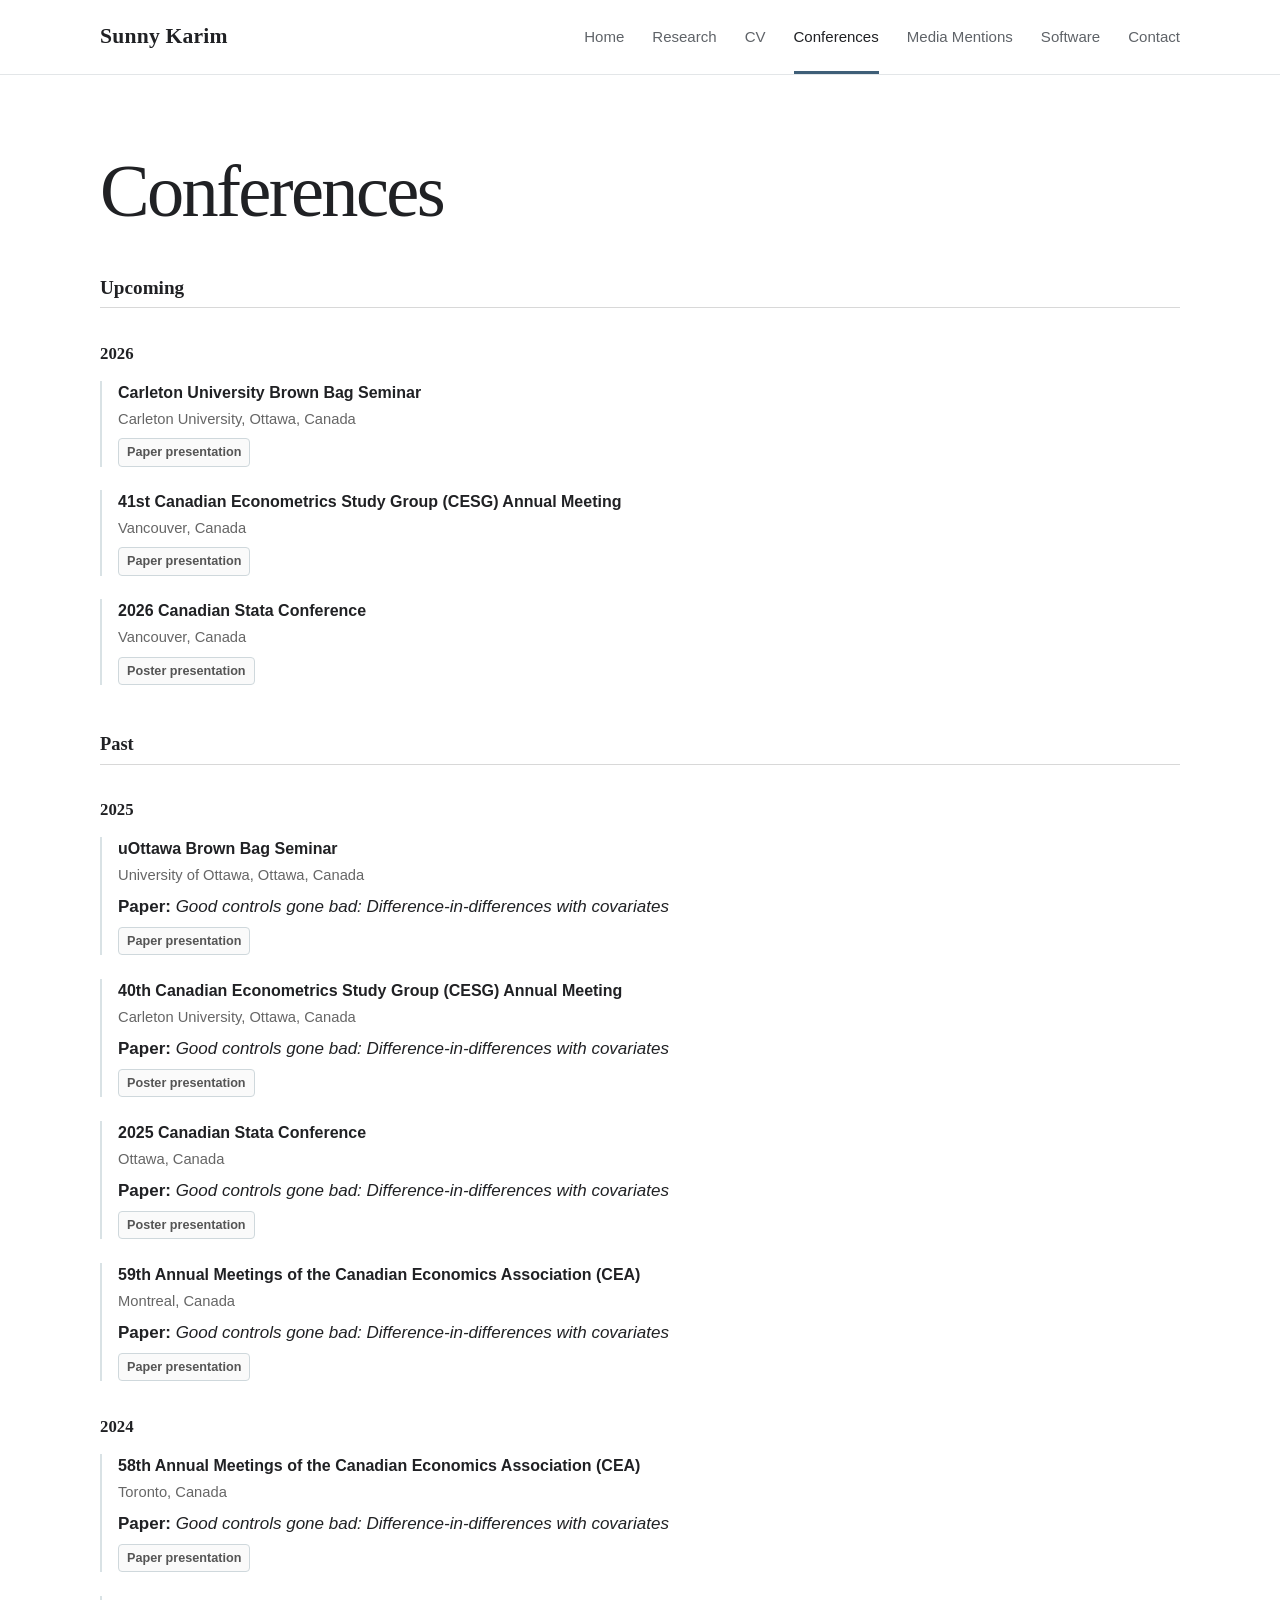
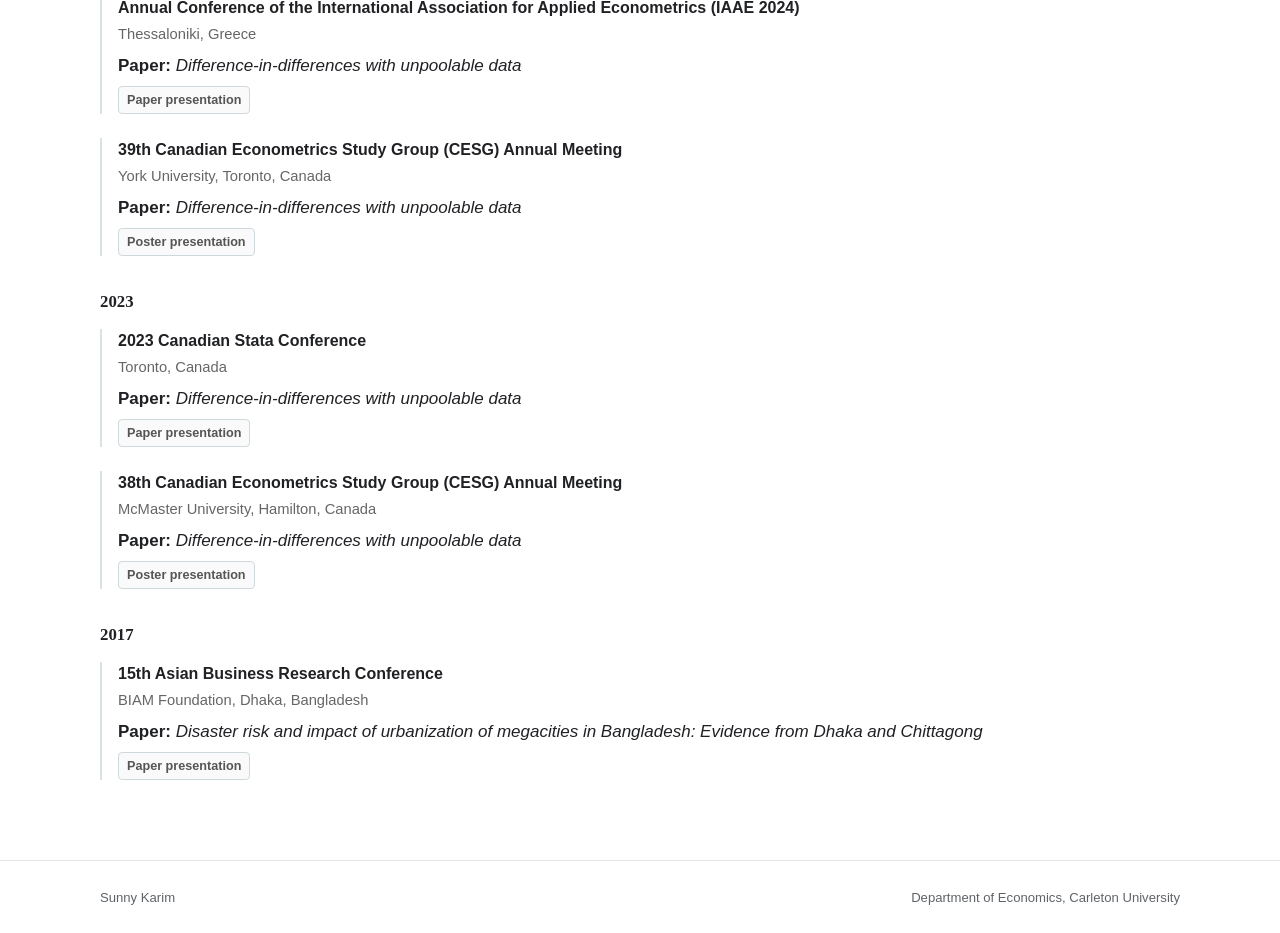
==== conferences.html @ 1a36ae64 "Standardize navigation and stylesheet versions; simplify research statuses" ====
<!DOCTYPE html>
<html lang="en">

<head>

  <meta charset="utf-8">

  <meta
    name="viewport"
    content="width=device-width, initial-scale=1"
  >

  <meta
    name="description"
    content="Conferences and presentations by Sunny Karim."
  >

  <title>Conferences | Sunny Karim</title>

  <link
    rel="stylesheet"
    href="assets/css/style.css?v=20261002"
  >


  <style>

    /* =====================================================
       PAGE HEADING
       ===================================================== */

    .conference-page-heading {
      margin-bottom: 2.4rem;
    }

    .conference-page-heading h1 {
      margin-bottom: 0;
    }


    /* =====================================================
       MAIN SECTIONS
       ===================================================== */

    .conference-section {
      margin-top: 3rem;
    }

    .conference-section:first-of-type {
      margin-top: 0;
    }

    .conference-section-title {
      margin: 0 0 1.4rem 0;
      padding-bottom: 0.45rem;
      border-bottom: 1px solid #d8d8d8;
      font-size: 1.15rem;
      font-weight: 600;
    }


    /* =====================================================
       YEAR HEADINGS
       ===================================================== */

    .conference-year {
      margin-top: 2.2rem;
    }

    .conference-year:first-child {
      margin-top: 0;
    }

    .conference-year-title {
      margin: 0 0 1rem 0;
      font-size: 1.05rem;
      font-weight: 600;
    }


    /* =====================================================
       CONFERENCE ENTRIES
       ===================================================== */

    .conference-entry {
      margin-bottom: 1.45rem;
      padding-left: 1rem;
      border-left: 2px solid #d9e2e5;
    }

    .conference-entry:last-child {
      margin-bottom: 0;
    }

    .conference-name {
      margin: 0;
      font-size: 1rem;
      line-height: 1.45;
      font-weight: 600;
    }

    .conference-location {
      margin: 0.18rem 0 0 0;
      color: #666;
      font-size: 0.92rem;
    }

    .conference-paper {
      margin: 0.45rem 0 0 0;
      line-height: 1.5;
    }

    .conference-paper-label {
      font-weight: 600;
    }

    .conference-paper-title {
      font-style: italic;
    }


    /* =====================================================
       PRESENTATION TYPE BADGES
       ===================================================== */

    .presentation-type {
      display: inline-block;
      margin-top: 0.45rem;
      padding: 0.18rem 0.5rem;
      border: 1px solid #cfd8dc;
      border-radius: 4px;
      font-size: 0.79rem;
      font-weight: 600;
      color: #555;
      background: #fafafa;
    }


    /* =====================================================
       UPCOMING
       ===================================================== */

    .upcoming-section .conference-section-title {
      font-size: 1.2rem;
    }


    /* =====================================================
       MOBILE
       ===================================================== */

    @media (max-width: 760px) {

      .conference-section-title {
        font-size: 1.08rem;
      }

      .conference-year-title {
        font-size: 1rem;
      }

      .conference-entry {
        padding-left: 0.8rem;
      }

    }

  </style>

</head>


<body>


  <!-- =====================================================
       HEADER
       ===================================================== -->

  <header class="site-header">
    <div class="container nav-wrap">
      <a class="site-title" href="index.html">Sunny Karim</a>
      <nav class="site-nav" aria-label="Main navigation">
        <a href="index.html">Home</a>
        <a href="research.html">Research</a>
        <a href="cv.html">CV</a>
        <a class="active" aria-current="page" href="conferences.html">Conferences</a>
        <a href="media.html">Media Mentions</a>
        <a href="software.html">Software</a>
        <a href="contact.html">Contact</a>
      </nav>
    </div>
  </header>


  <!-- =====================================================
       MAIN CONTENT
       ===================================================== -->

  <main class="container page-content">


    <div class="conference-page-heading">

      <h1>
        Conferences
      </h1>

    </div>


    <!-- ===================================================
         UPCOMING
         =================================================== -->

    <section class="conference-section upcoming-section">

      <h2 class="conference-section-title">
        Upcoming
      </h2>


      <div class="conference-year">

        <h3 class="conference-year-title">
          2026
        </h3>


        <article class="conference-entry">

          <p class="conference-name">
            Carleton University Brown Bag Seminar
          </p>

          <p class="conference-location">
            Carleton University, Ottawa, Canada
          </p>

          <span class="presentation-type">
            Paper presentation
          </span>

        </article>


        <article class="conference-entry">

          <p class="conference-name">
            41st Canadian Econometrics Study Group (CESG) Annual Meeting
          </p>

          <p class="conference-location">
            Vancouver, Canada
          </p>

          <span class="presentation-type">
            Paper presentation
          </span>

        </article>


        <article class="conference-entry">

          <p class="conference-name">
            2026 Canadian Stata Conference
          </p>

          <p class="conference-location">
            Vancouver, Canada
          </p>

          <span class="presentation-type">
            Poster presentation
          </span>

        </article>

      </div>

    </section>


    <!-- ===================================================
         PAST
         =================================================== -->

    <section class="conference-section">

      <h2 class="conference-section-title">
        Past
      </h2>


      <!-- =================================================
           2025
           ================================================= -->

      <div class="conference-year">

        <h3 class="conference-year-title">
          2025
        </h3>


        <article class="conference-entry">

          <p class="conference-name">
            uOttawa Brown Bag Seminar
          </p>

          <p class="conference-location">
            University of Ottawa, Ottawa, Canada
          </p>

          <p class="conference-paper">
            <span class="conference-paper-label">
              Paper:
            </span>
            <span class="conference-paper-title">
              Good controls gone bad:
              Difference-in-differences with covariates
            </span>
          </p>

          <span class="presentation-type">
            Paper presentation
          </span>

        </article>


        <article class="conference-entry">

          <p class="conference-name">
            40th Canadian Econometrics Study Group (CESG) Annual Meeting
          </p>

          <p class="conference-location">
            Carleton University, Ottawa, Canada
          </p>

          <p class="conference-paper">
            <span class="conference-paper-label">
              Paper:
            </span>
            <span class="conference-paper-title">
              Good controls gone bad:
              Difference-in-differences with covariates
            </span>
          </p>

          <span class="presentation-type">
            Poster presentation
          </span>

        </article>


        <article class="conference-entry">

          <p class="conference-name">
            2025 Canadian Stata Conference
          </p>

          <p class="conference-location">
            Ottawa, Canada
          </p>

          <p class="conference-paper">
            <span class="conference-paper-label">
              Paper:
            </span>
            <span class="conference-paper-title">
              Good controls gone bad:
              Difference-in-differences with covariates
            </span>
          </p>

          <span class="presentation-type">
            Poster presentation
          </span>

        </article>


        <article class="conference-entry">

          <p class="conference-name">
            59th Annual Meetings of the Canadian Economics Association (CEA)
          </p>

          <p class="conference-location">
            Montreal, Canada
          </p>

          <p class="conference-paper">
            <span class="conference-paper-label">
              Paper:
            </span>
            <span class="conference-paper-title">
              Good controls gone bad:
              Difference-in-differences with covariates
            </span>
          </p>

          <span class="presentation-type">
            Paper presentation
          </span>

        </article>

      </div>


      <!-- =================================================
           2024
           ================================================= -->

      <div class="conference-year">

        <h3 class="conference-year-title">
          2024
        </h3>


        <article class="conference-entry">

          <p class="conference-name">
            58th Annual Meetings of the Canadian Economics Association (CEA)
          </p>

          <p class="conference-location">
            Toronto, Canada
          </p>

          <p class="conference-paper">
            <span class="conference-paper-label">
              Paper:
            </span>
            <span class="conference-paper-title">
              Good controls gone bad:
              Difference-in-differences with covariates
            </span>
          </p>

          <span class="presentation-type">
            Paper presentation
          </span>

        </article>


        <article class="conference-entry">

          <p class="conference-name">
            Annual Conference of the International Association for Applied Econometrics
            (IAAE 2024)
          </p>

          <p class="conference-location">
            Thessaloniki, Greece
          </p>

          <p class="conference-paper">
            <span class="conference-paper-label">
              Paper:
            </span>
            <span class="conference-paper-title">
              Difference-in-differences with unpoolable data
            </span>
          </p>

          <span class="presentation-type">
            Paper presentation
          </span>

        </article>


        <article class="conference-entry">

          <p class="conference-name">
            39th Canadian Econometrics Study Group (CESG) Annual Meeting
          </p>

          <p class="conference-location">
            York University, Toronto, Canada
          </p>

          <p class="conference-paper">
            <span class="conference-paper-label">
              Paper:
            </span>
            <span class="conference-paper-title">
              Difference-in-differences with unpoolable data
            </span>
          </p>

          <span class="presentation-type">
            Poster presentation
          </span>

        </article>

      </div>


      <!-- =================================================
           2023
           ================================================= -->

      <div class="conference-year">

        <h3 class="conference-year-title">
          2023
        </h3>


        <article class="conference-entry">

          <p class="conference-name">
            2023 Canadian Stata Conference
          </p>

          <p class="conference-location">
            Toronto, Canada
          </p>

          <p class="conference-paper">
            <span class="conference-paper-label">
              Paper:
            </span>
            <span class="conference-paper-title">
              Difference-in-differences with unpoolable data
            </span>
          </p>

          <span class="presentation-type">
            Paper presentation
          </span>

        </article>


        <article class="conference-entry">

          <p class="conference-name">
            38th Canadian Econometrics Study Group (CESG) Annual Meeting
          </p>

          <p class="conference-location">
            McMaster University, Hamilton, Canada
          </p>

          <p class="conference-paper">
            <span class="conference-paper-label">
              Paper:
            </span>
            <span class="conference-paper-title">
              Difference-in-differences with unpoolable data
            </span>
          </p>

          <span class="presentation-type">
            Poster presentation
          </span>

        </article>

      </div>


      <!-- =================================================
           2017
           ================================================= -->

      <div class="conference-year">

        <h3 class="conference-year-title">
          2017
        </h3>


        <article class="conference-entry">

          <p class="conference-name">
            15th Asian Business Research Conference
          </p>

          <p class="conference-location">
            BIAM Foundation, Dhaka, Bangladesh
          </p>

          <p class="conference-paper">
            <span class="conference-paper-label">
              Paper:
            </span>
            <span class="conference-paper-title">
              Disaster risk and impact of urbanization of megacities
              in Bangladesh:
              Evidence from Dhaka and Chittagong
            </span>
          </p>

          <span class="presentation-type">
            Paper presentation
          </span>

        </article>

      </div>

    </section>


  </main>


  <!-- =====================================================
       FOOTER
       ===================================================== -->

  <footer class="site-footer">

    <div class="container footer-inner">

      <span>
        Sunny Karim
      </span>

      <span>
        Department of Economics, Carleton University
      </span>

    </div>

  </footer>


</body>

</html>
---- assets/css/style.css ----
:root {
  --ink: #202124;
  --muted: #5f6368;
  --line: #e3e6e8;
  --accent: #3f5f78;
  --accent-dark: #29465c;
  --soft: #f7f8f9;
  --white: #ffffff;
  --max: 1080px;
}

* { box-sizing: border-box; }

html { scroll-behavior: smooth; }

body {
  margin: 0;
  color: var(--ink);
  background: var(--white);
  font-family: Arial, Helvetica, sans-serif;
  font-size: 17px;
  line-height: 1.65;
}

a {
  color: var(--accent-dark);
  text-decoration: none;
}

a:hover { text-decoration: underline; }

.container {
  width: min(calc(100% - 40px), var(--max));
  margin: 0 auto;
}

.narrow { max-width: 840px; }

.site-header {
  border-bottom: 1px solid var(--line);
  background: rgba(255, 255, 255, 0.96);
  position: sticky;
  top: 0;
  z-index: 20;
}

.nav-wrap {
  min-height: 72px;
  display: flex;
  align-items: center;
  justify-content: space-between;
  gap: 32px;
}

.site-title {
  color: var(--ink);
  font-family: Georgia, "Times New Roman", serif;
  font-size: 1.35rem;
  font-weight: 700;
  letter-spacing: 0.01em;
}

.site-title:hover { text-decoration: none; }

.site-nav {
  display: flex;
  align-items: center;
  gap: 28px;
  font-size: 0.94rem;
}

.site-nav a {
  color: var(--muted);
  padding: 25px 0 21px;
  border-bottom: 3px solid transparent;
}

.site-nav a:hover,
.site-nav a.active {
  color: var(--ink);
  border-bottom-color: var(--accent);
  text-decoration: none;
}

.hero {
  display: grid;
  grid-template-columns: 200px 1fr;
  gap: 55px;
  align-items: center;
  padding-top: 76px;
  padding-bottom: 62px;
}

.portrait-column { text-align: center; }

.portrait-photo {
  display: block;
  width: 190px !important;
  height: 250px !important;
  margin: 0 !important;
  object-fit: cover;
  object-position: center top;
  border-radius: 3px;
}

.portrait-placeholder {
  width: 230px;
  height: 280px;
  margin: 0 auto;
  border: 1px solid var(--line);
  background: linear-gradient(145deg, #f0f2f3, #fafafa);
  display: flex;
  align-items: center;
  justify-content: center;
}

.portrait-placeholder span {
  font-family: Georgia, "Times New Roman", serif;
  font-size: 4.2rem;
  color: #a4acb2;
}

.photo-note {
  margin: 10px 0 0;
  color: #8a9095;
  font-size: 0.77rem;
}

.eyebrow {
  margin: 0 0 8px;
  color: var(--accent);
  font-size: 0.82rem;
  font-weight: 700;
  letter-spacing: 0.12em;
  text-transform: uppercase;
}

h1, h2, h3 {
  font-family: Georgia, "Times New Roman", serif;
  color: var(--ink);
  line-height: 1.25;
}

h1 {
  margin: 0;
  font-size: clamp(2.6rem, 7vw, 4.65rem);
  font-weight: 500;
  letter-spacing: -0.035em;
}

h2 {
  margin-top: 0;
  font-size: 1.75rem;
  font-weight: 600;
}

h3 { font-size: 1.15rem; }

.affiliation {
  margin: 4px 0 18px;
  color: var(--muted);
  font-size: 1.25rem;
}

.market-note {
  display: inline-block;
  margin: 3px 0 24px;
  padding: 7px 11px;
  background: var(--soft);
  border-left: 3px solid var(--accent);
  font-size: 0.95rem;
}

.quick-links {
  display: flex;
  flex-wrap: wrap;
  gap: 20px;
  font-size: 0.95rem;
  font-weight: 600;
}

.content-section {
  padding-top: 44px;
  padding-bottom: 44px;
  border-top: 1px solid var(--line);
}

.content-section p { margin: 0 0 1em; }

.highlights { padding-bottom: 76px; }

.interest-grid {
  display: grid;
  grid-template-columns: repeat(2, 1fr);
  gap: 24px;
}

.interest-grid > div {
  padding: 22px 24px;
  background: var(--soft);
  border-top: 2px solid var(--accent);
}

.interest-grid h3 { margin: 0 0 8px; }
.interest-grid p { margin: 0; color: var(--muted); }

.page-content {
  min-height: calc(100vh - 160px);
  padding-top: 70px;
  padding-bottom: 80px;
}

.page-heading {
  max-width: 820px;
  margin-bottom: 54px;
}

.page-heading h1 {
  font-size: clamp(2.5rem, 6vw, 4rem);
  margin-bottom: 18px;
}

.page-heading > p:last-child {
  color: var(--muted);
  font-size: 1.08rem;
}

.research-list {
  max-width: 880px;
}

.paper-card {
  padding: 28px 0 32px;
  border-top: 1px solid var(--line);
}

.paper-card:last-child { border-bottom: 1px solid var(--line); }

.paper-card h2 {
  margin-bottom: 10px;
  font-size: 1.45rem;
}

.paper-card p { margin: 0 0 10px; }

.paper-label {
  color: var(--accent);
  font-size: 0.78rem;
  font-weight: 700;
  letter-spacing: 0.09em;
  text-transform: uppercase;
}

.paper-links {
  font-size: 0.92rem;
  font-weight: 600;
}

.paper-links span { color: #a0a5a9; margin: 0 5px; }

.timeline {
  max-width: 820px;
}

.timeline article {
  padding: 26px 0;
  border-top: 1px solid var(--line);
}

.timeline article:last-child { border-bottom: 1px solid var(--line); }
.timeline h2 { margin-bottom: 8px; font-size: 1.4rem; }
.timeline p { margin: 0; color: var(--muted); }

.cv-panel {
  max-width: 760px;
  padding: 34px;
  background: var(--soft);
  border-top: 3px solid var(--accent);
}

.cv-panel h2 { margin-bottom: 4px; }
.cv-panel p { margin-top: 6px; }
.cv-status { color: var(--muted); }

.button {
  display: inline-block;
  margin-top: 10px;
  padding: 10px 16px;
  border: 1px solid var(--accent-dark);
  background: var(--accent-dark);
  color: var(--white);
  font-size: 0.92rem;
}

.button:hover { text-decoration: none; }
.button.disabled { opacity: 0.55; cursor: default; }

.no-side-padding { margin: 50px 0 0; }

.edit-note {
  max-width: 820px;
  margin-top: 30px;
  padding: 12px 14px;
  background: #fffbea;
  border-left: 3px solid #c5aa45;
  color: #5f5840;
  font-size: 0.9rem;
}

code {
  padding: 2px 5px;
  border-radius: 3px;
  background: #eef0f1;
  font-size: 0.88em;
}

.site-footer {
  border-top: 1px solid var(--line);
  color: var(--muted);
  font-size: 0.82rem;
}

.footer-inner {
  min-height: 72px;
  display: flex;
  align-items: center;
  justify-content: space-between;
  gap: 20px;
}

@media (max-width: 760px) {
  body { font-size: 16px; }

  .nav-wrap {
    min-height: auto;
    padding-top: 16px;
    padding-bottom: 10px;
    align-items: flex-start;
    flex-direction: column;
    gap: 7px;
  }

  .site-nav {
    width: 100%;
    gap: 18px;
    overflow-x: auto;
  }

  .site-nav a { padding: 7px 0 11px; }

  .hero {
    grid-template-columns: 1fr;
    gap: 32px;
    padding-top: 46px;
  }

  .portrait-column { text-align: left; }
  .portrait-photo {
    margin-left: 0;
    width: 140px;
    height: 178px;
  }
  .portrait-placeholder { margin-left: 0; width: 190px; height: 230px; }
  .photo-note { max-width: 190px; text-align: center; }

  .interest-grid { grid-template-columns: 1fr; }

  .footer-inner {
    padding-top: 16px;
    padding-bottom: 16px;
    align-items: flex-start;
    flex-direction: column;
    justify-content: center;
    gap: 2px;
  }
}
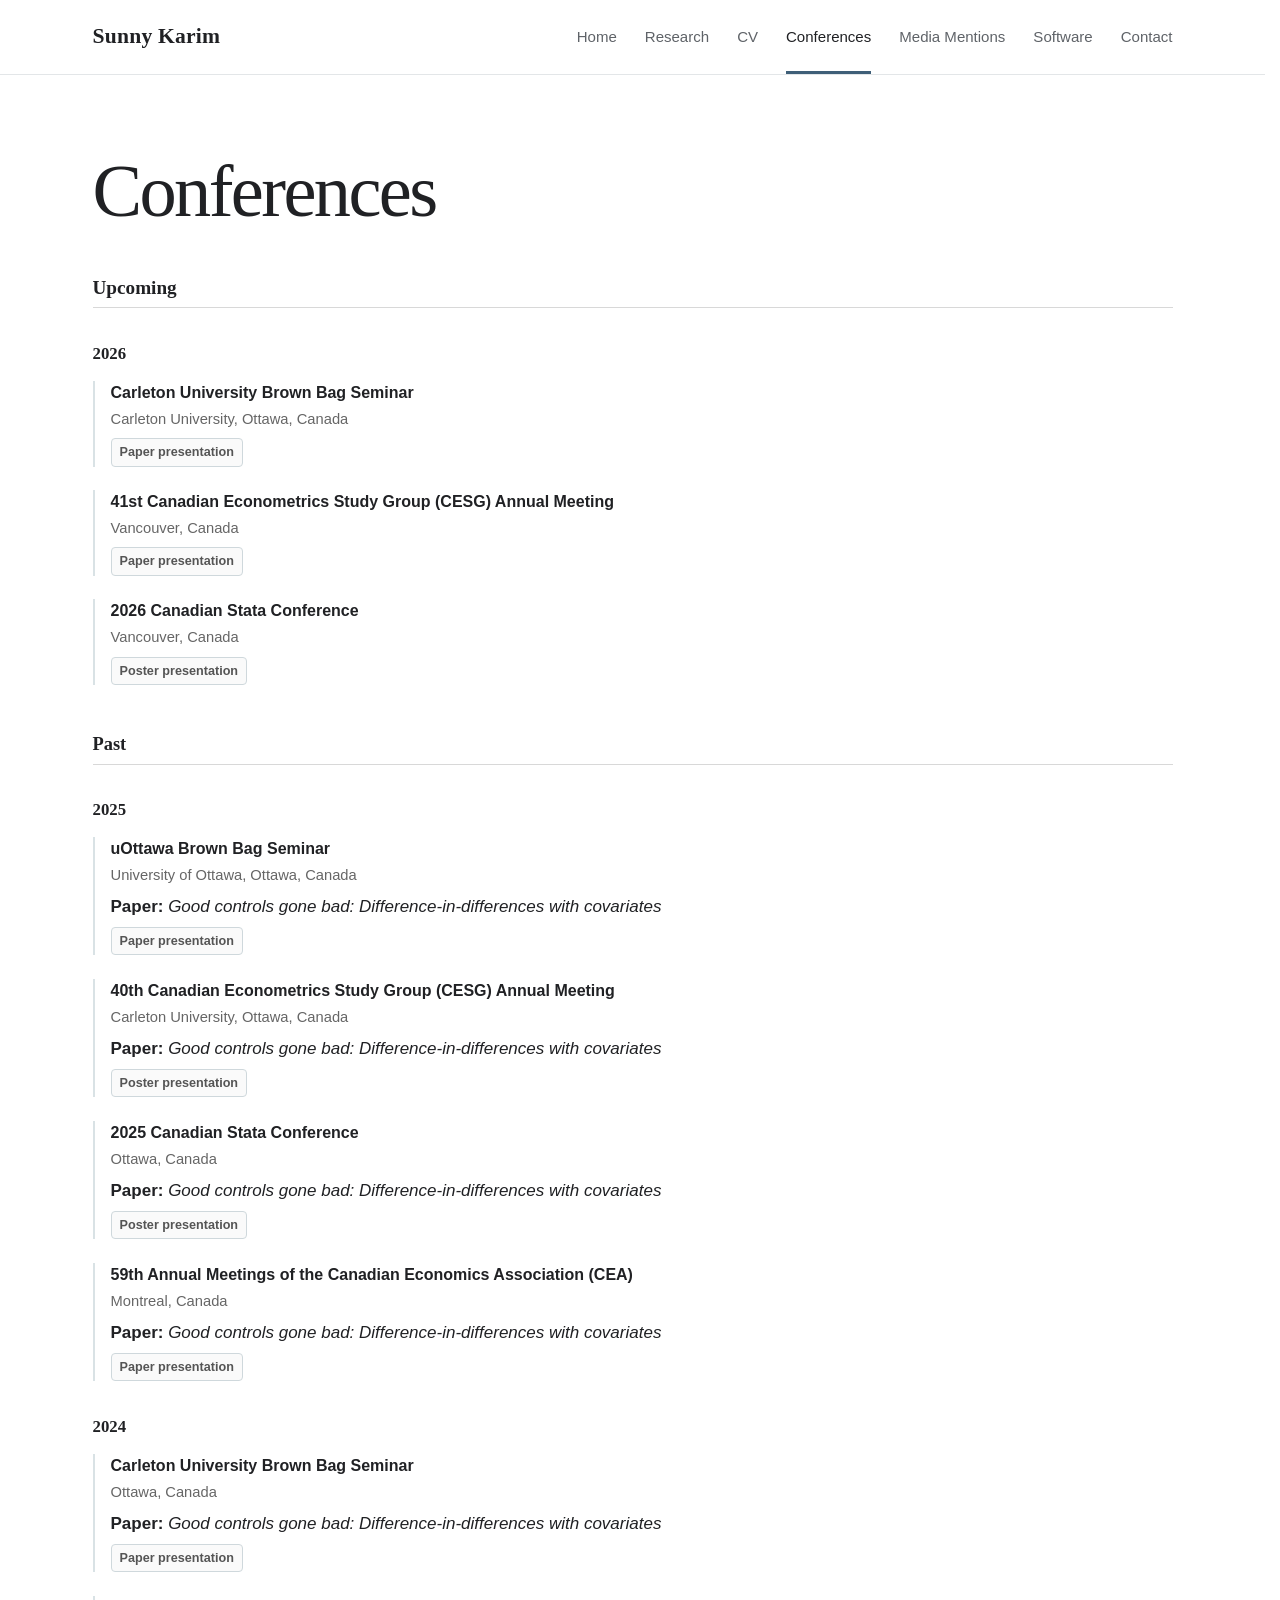
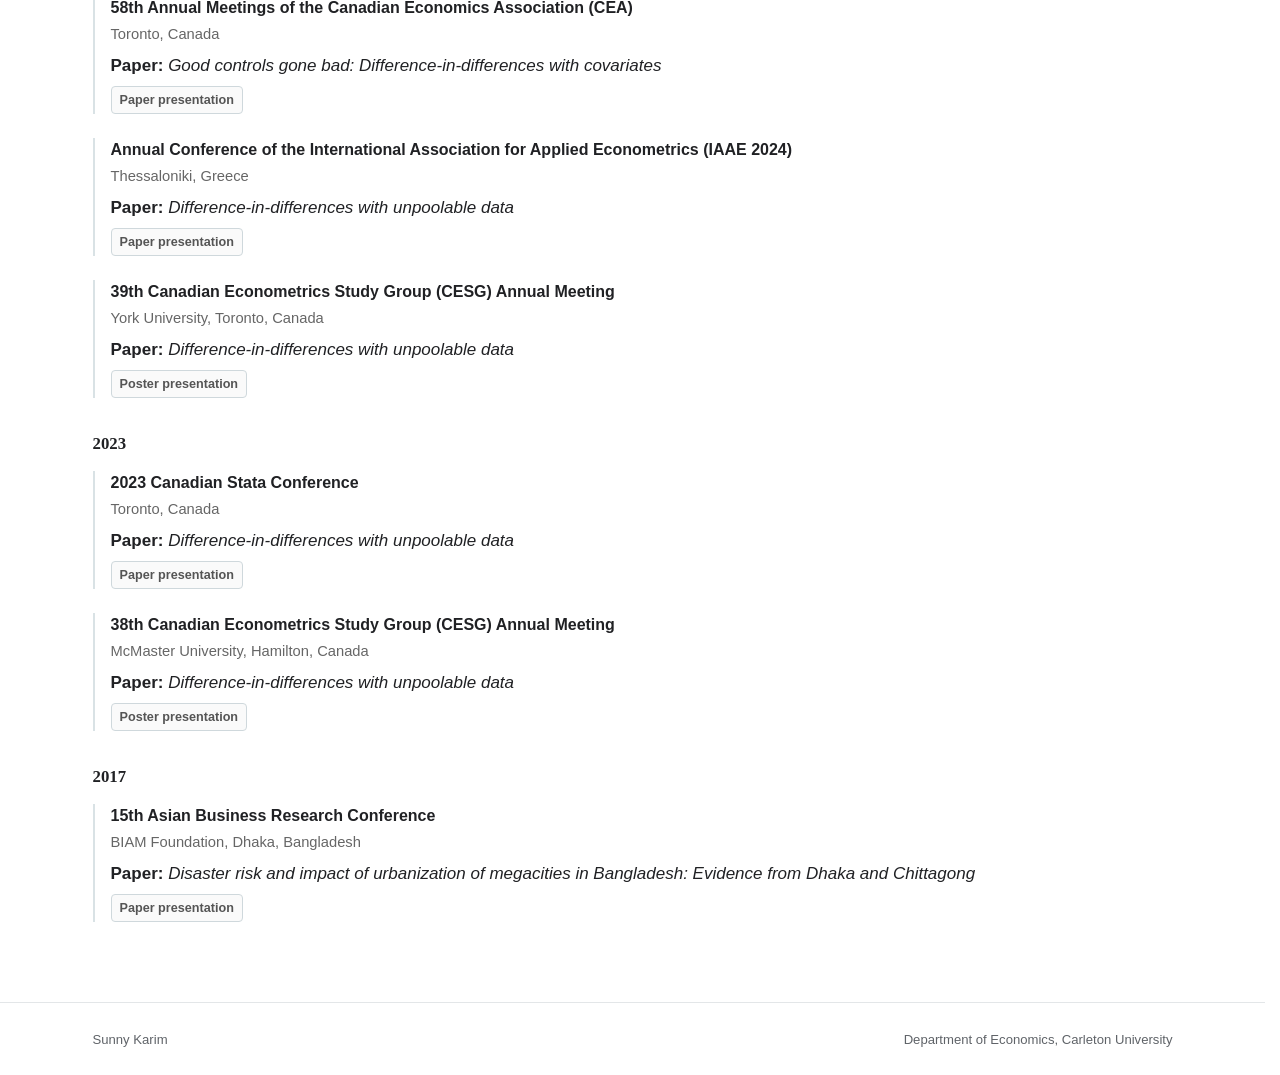
==== commit 9e1f8142: "Add Carleton Brown Bag Seminar as first 2024 presentation" ====
--- a/conferences.html
+++ b/conferences.html
@@ -424,6 +424,32 @@
           2024
         </h3>
 
+        <article class="conference-entry">
+
+          <p class="conference-name">
+            Carleton University Brown Bag Seminar
+          </p>
+
+          <p class="conference-location">
+            Ottawa, Canada
+          </p>
+
+          <p class="conference-paper">
+            <span class="conference-paper-label">
+              Paper:
+            </span>
+            <span class="conference-paper-title">
+              Good controls gone bad:
+              Difference-in-differences with covariates
+            </span>
+          </p>
+
+          <span class="presentation-type">
+            Paper presentation
+          </span>
+
+        </article>
+
 
         <article class="conference-entry">
 
--- a/assets/css/style.css
+++ b/assets/css/style.css
@@ -11,7 +11,10 @@
 
 * { box-sizing: border-box; }
 
-html { scroll-behavior: smooth; }
+html {
+  scroll-behavior: smooth;
+  scrollbar-gutter: stable;
+}
 
 body {
   margin: 0;
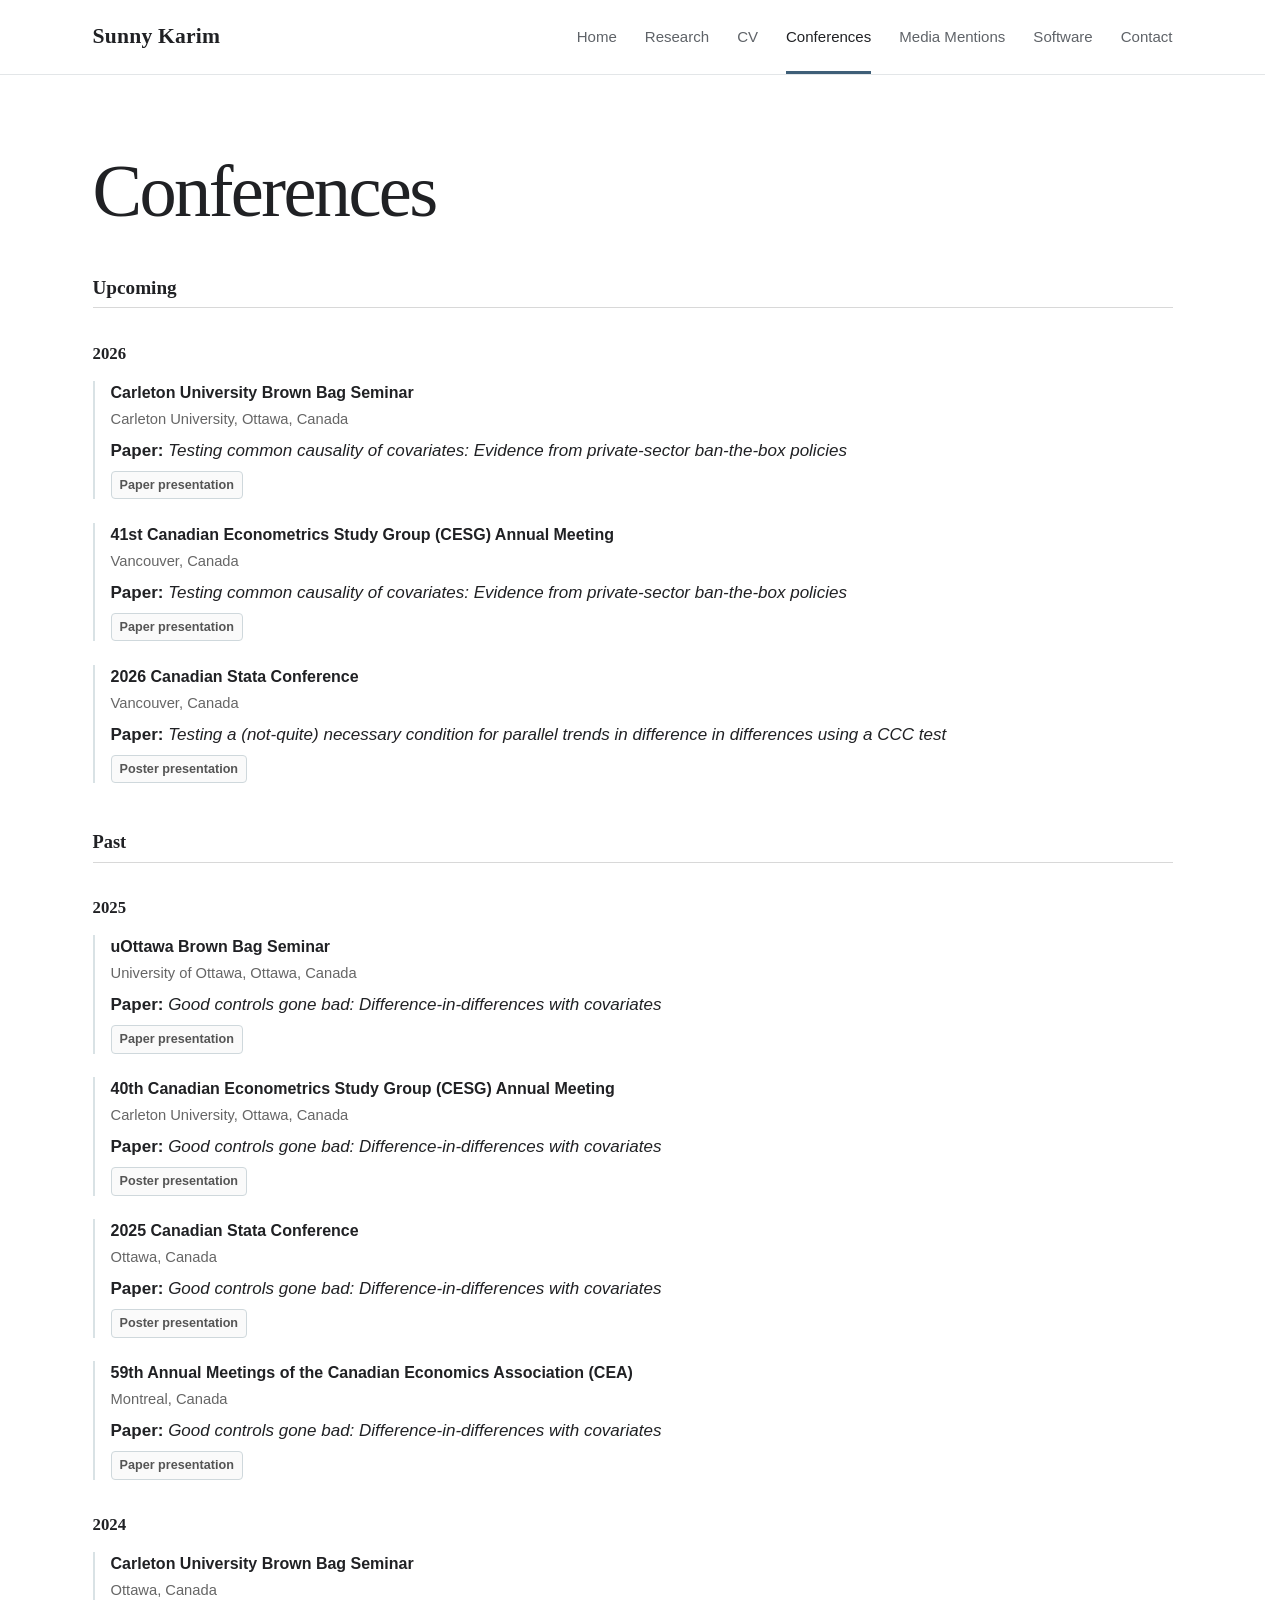
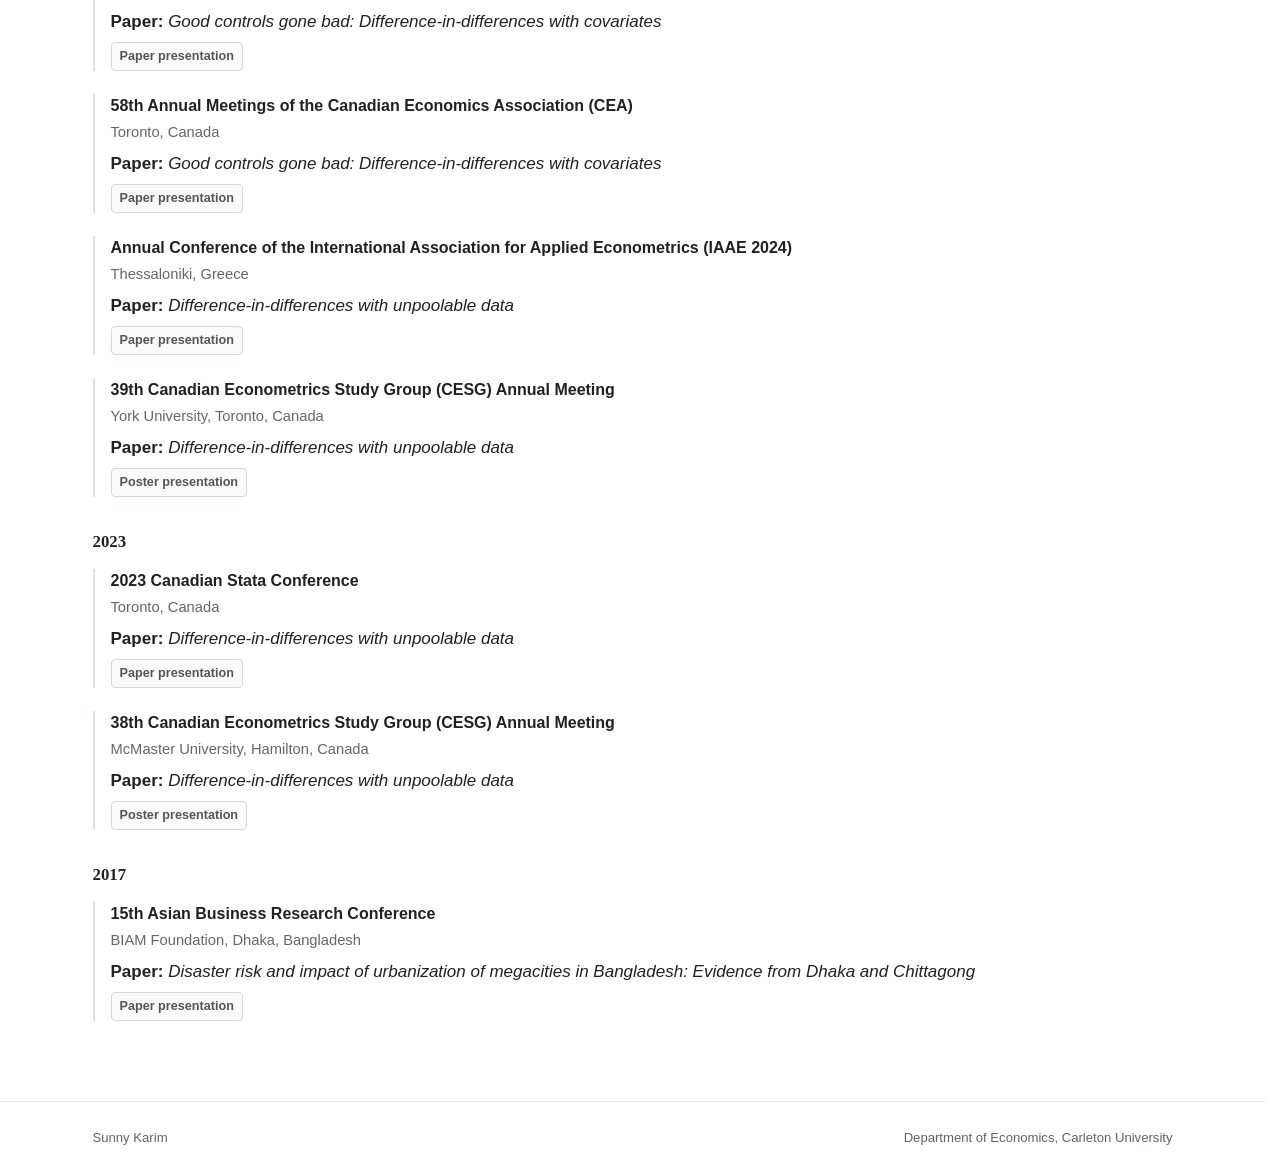
==== commit 0b8b18ea: "Add full paper titles to upcoming 2026 presentations" ====
--- a/conferences.html
+++ b/conferences.html
@@ -237,6 +237,15 @@
             Carleton University, Ottawa, Canada
           </p>
 
+          <p class="conference-paper">
+            <span class="conference-paper-label">
+              Paper:
+            </span>
+            <span class="conference-paper-title">
+              Testing common causality of covariates: Evidence from private-sector ban-the-box policies
+            </span>
+          </p>
+
           <span class="presentation-type">
             Paper presentation
           </span>
@@ -254,6 +263,15 @@
             Vancouver, Canada
           </p>
 
+          <p class="conference-paper">
+            <span class="conference-paper-label">
+              Paper:
+            </span>
+            <span class="conference-paper-title">
+              Testing common causality of covariates: Evidence from private-sector ban-the-box policies
+            </span>
+          </p>
+
           <span class="presentation-type">
             Paper presentation
           </span>
@@ -269,6 +287,15 @@
 
           <p class="conference-location">
             Vancouver, Canada
+          </p>
+
+          <p class="conference-paper">
+            <span class="conference-paper-label">
+              Paper:
+            </span>
+            <span class="conference-paper-title">
+              Testing a (not-quite) necessary condition for parallel trends in difference in differences using a CCC test
+            </span>
           </p>
 
           <span class="presentation-type">
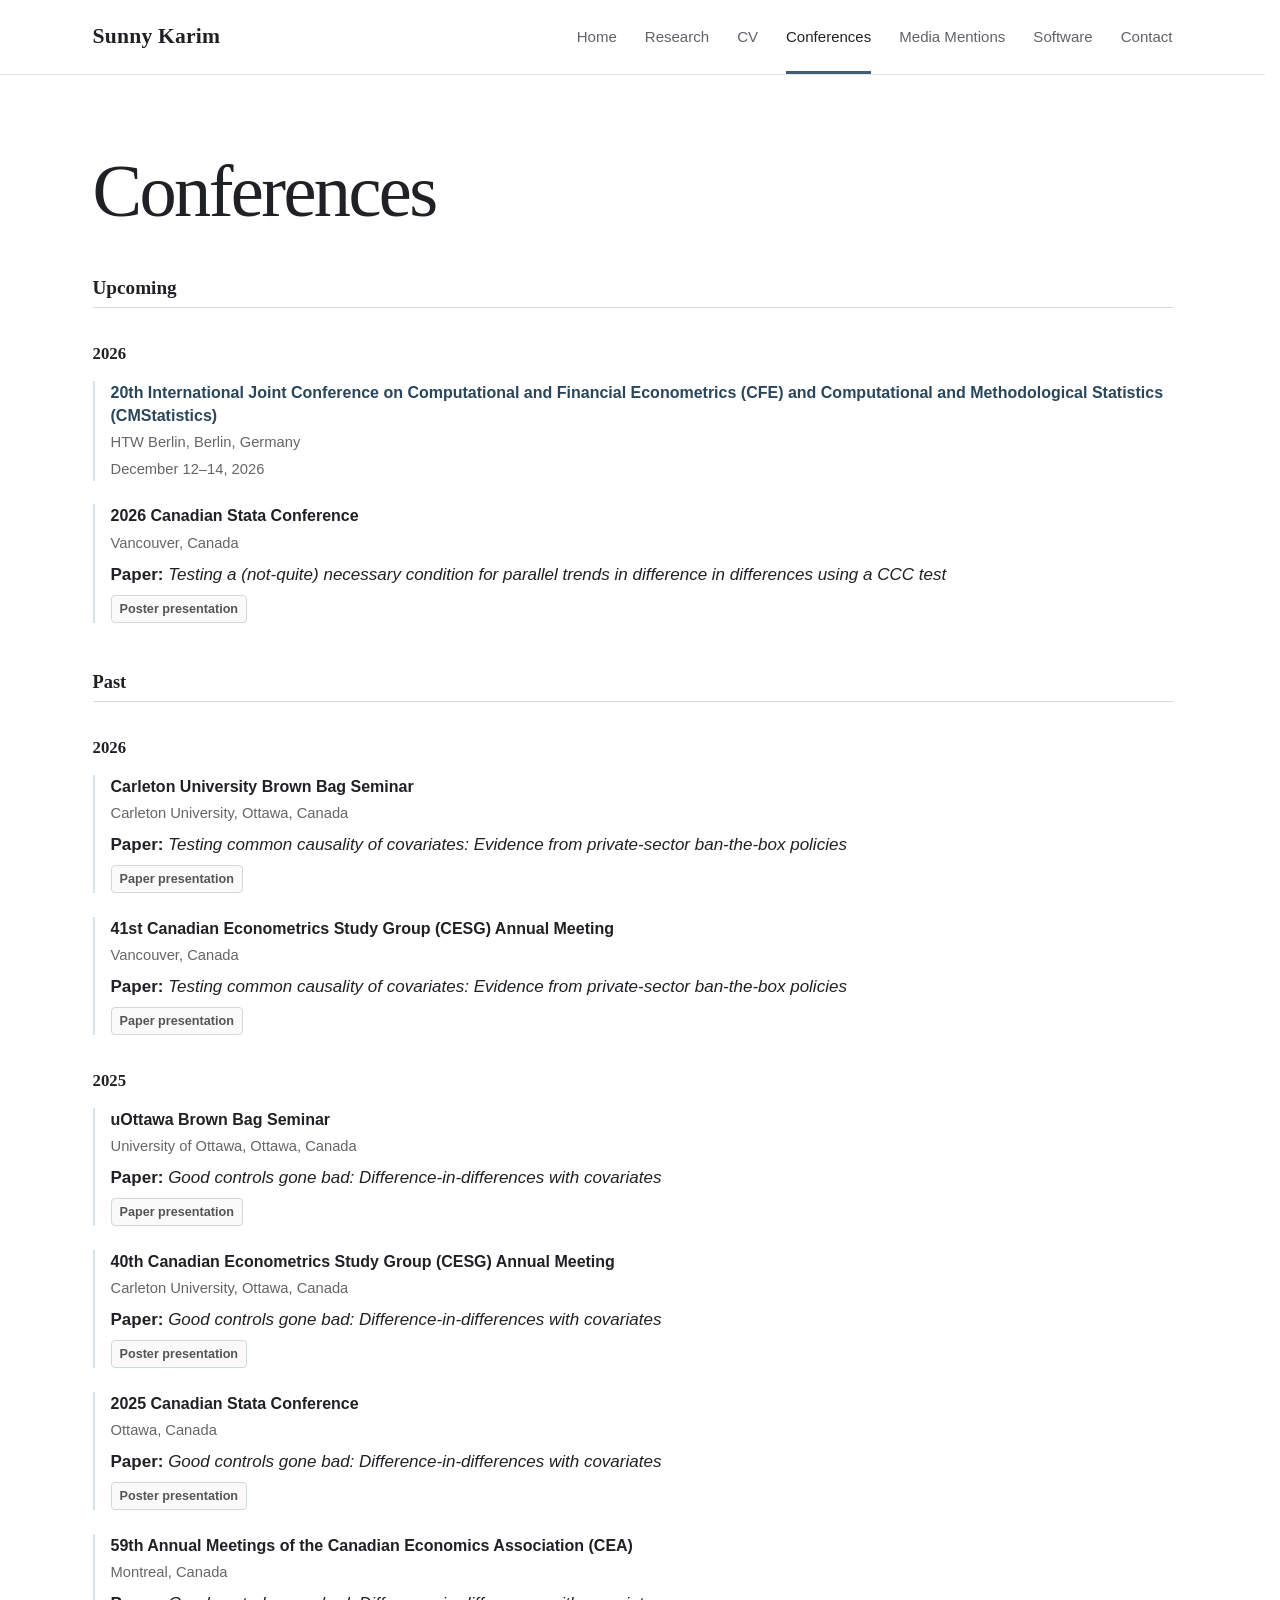
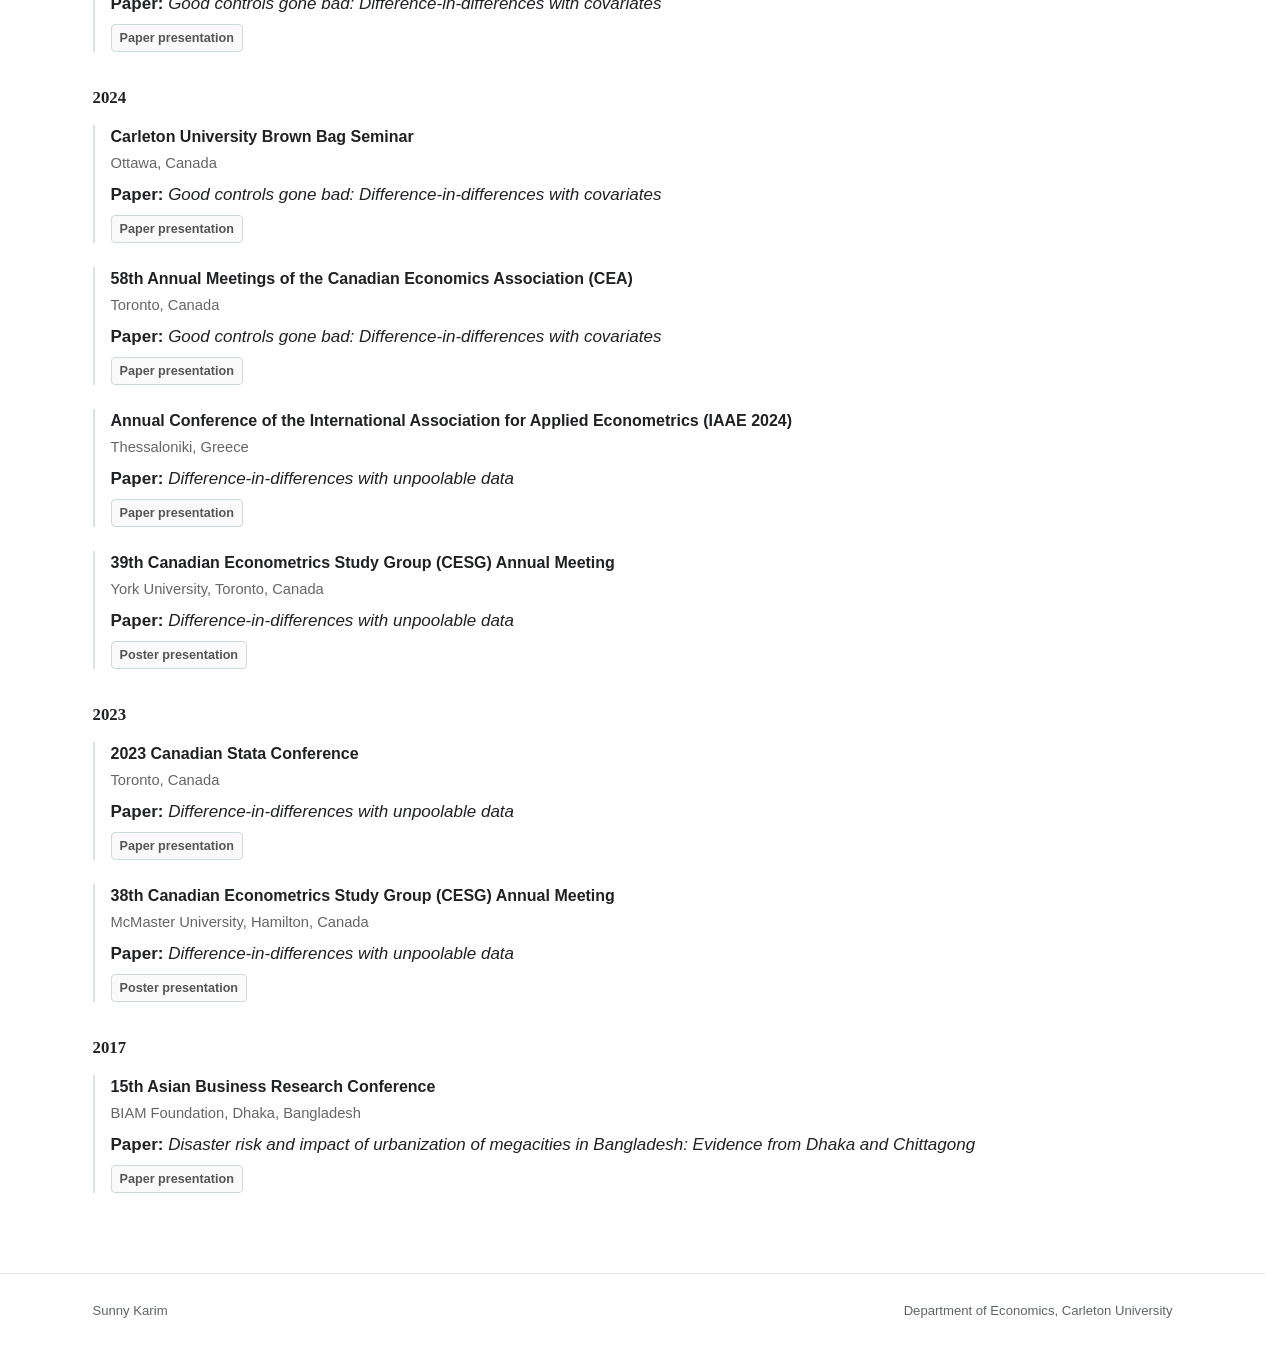
==== commit 0357bca5: "Update conferences.html Updated conference lists as of 20-10-2026" ====
--- a/conferences.html
+++ b/conferences.html
@@ -1,3 +1,4 @@
+
 <!DOCTYPE html>
 <html lang="en">
 
@@ -230,51 +231,20 @@
         <article class="conference-entry">
 
           <p class="conference-name">
-            Carleton University Brown Bag Seminar
-          </p>
-
-          <p class="conference-location">
-            Carleton University, Ottawa, Canada
-          </p>
-
-          <p class="conference-paper">
-            <span class="conference-paper-label">
-              Paper:
-            </span>
-            <span class="conference-paper-title">
-              Testing common causality of covariates: Evidence from private-sector ban-the-box policies
-            </span>
-          </p>
-
-          <span class="presentation-type">
-            Paper presentation
-          </span>
-
-        </article>
-
-
-        <article class="conference-entry">
-
-          <p class="conference-name">
-            41st Canadian Econometrics Study Group (CESG) Annual Meeting
-          </p>
-
-          <p class="conference-location">
-            Vancouver, Canada
-          </p>
-
-          <p class="conference-paper">
-            <span class="conference-paper-label">
-              Paper:
-            </span>
-            <span class="conference-paper-title">
-              Testing common causality of covariates: Evidence from private-sector ban-the-box policies
-            </span>
-          </p>
-
-          <span class="presentation-type">
-            Paper presentation
-          </span>
+            <a href="https://www.cmstatistics.org/CFECMStatistics2026/">
+              20th International Joint Conference on Computational and
+              Financial Econometrics (CFE) and Computational and
+              Methodological Statistics (CMStatistics)
+            </a>
+          </p>
+
+          <p class="conference-location">
+            HTW Berlin, Berlin, Germany
+          </p>
+
+          <p class="conference-location">
+            December 12–14, 2026
+          </p>
 
         </article>
 
@@ -321,6 +291,71 @@
 
 
       <!-- =================================================
+           2026
+           ================================================= -->
+
+      <div class="conference-year">
+
+        <h3 class="conference-year-title">
+          2026
+        </h3>
+
+
+        <article class="conference-entry">
+
+          <p class="conference-name">
+            Carleton University Brown Bag Seminar
+          </p>
+
+          <p class="conference-location">
+            Carleton University, Ottawa, Canada
+          </p>
+
+          <p class="conference-paper">
+            <span class="conference-paper-label">
+              Paper:
+            </span>
+            <span class="conference-paper-title">
+              Testing common causality of covariates: Evidence from private-sector ban-the-box policies
+            </span>
+          </p>
+
+          <span class="presentation-type">
+            Paper presentation
+          </span>
+
+        </article>
+
+
+        <article class="conference-entry">
+
+          <p class="conference-name">
+            41st Canadian Econometrics Study Group (CESG) Annual Meeting
+          </p>
+
+          <p class="conference-location">
+            Vancouver, Canada
+          </p>
+
+          <p class="conference-paper">
+            <span class="conference-paper-label">
+              Paper:
+            </span>
+            <span class="conference-paper-title">
+              Testing common causality of covariates: Evidence from private-sector ban-the-box policies
+            </span>
+          </p>
+
+          <span class="presentation-type">
+            Paper presentation
+          </span>
+
+        </article>
+
+      </div>
+
+
+      <!-- =================================================
            2025
            ================================================= -->
 
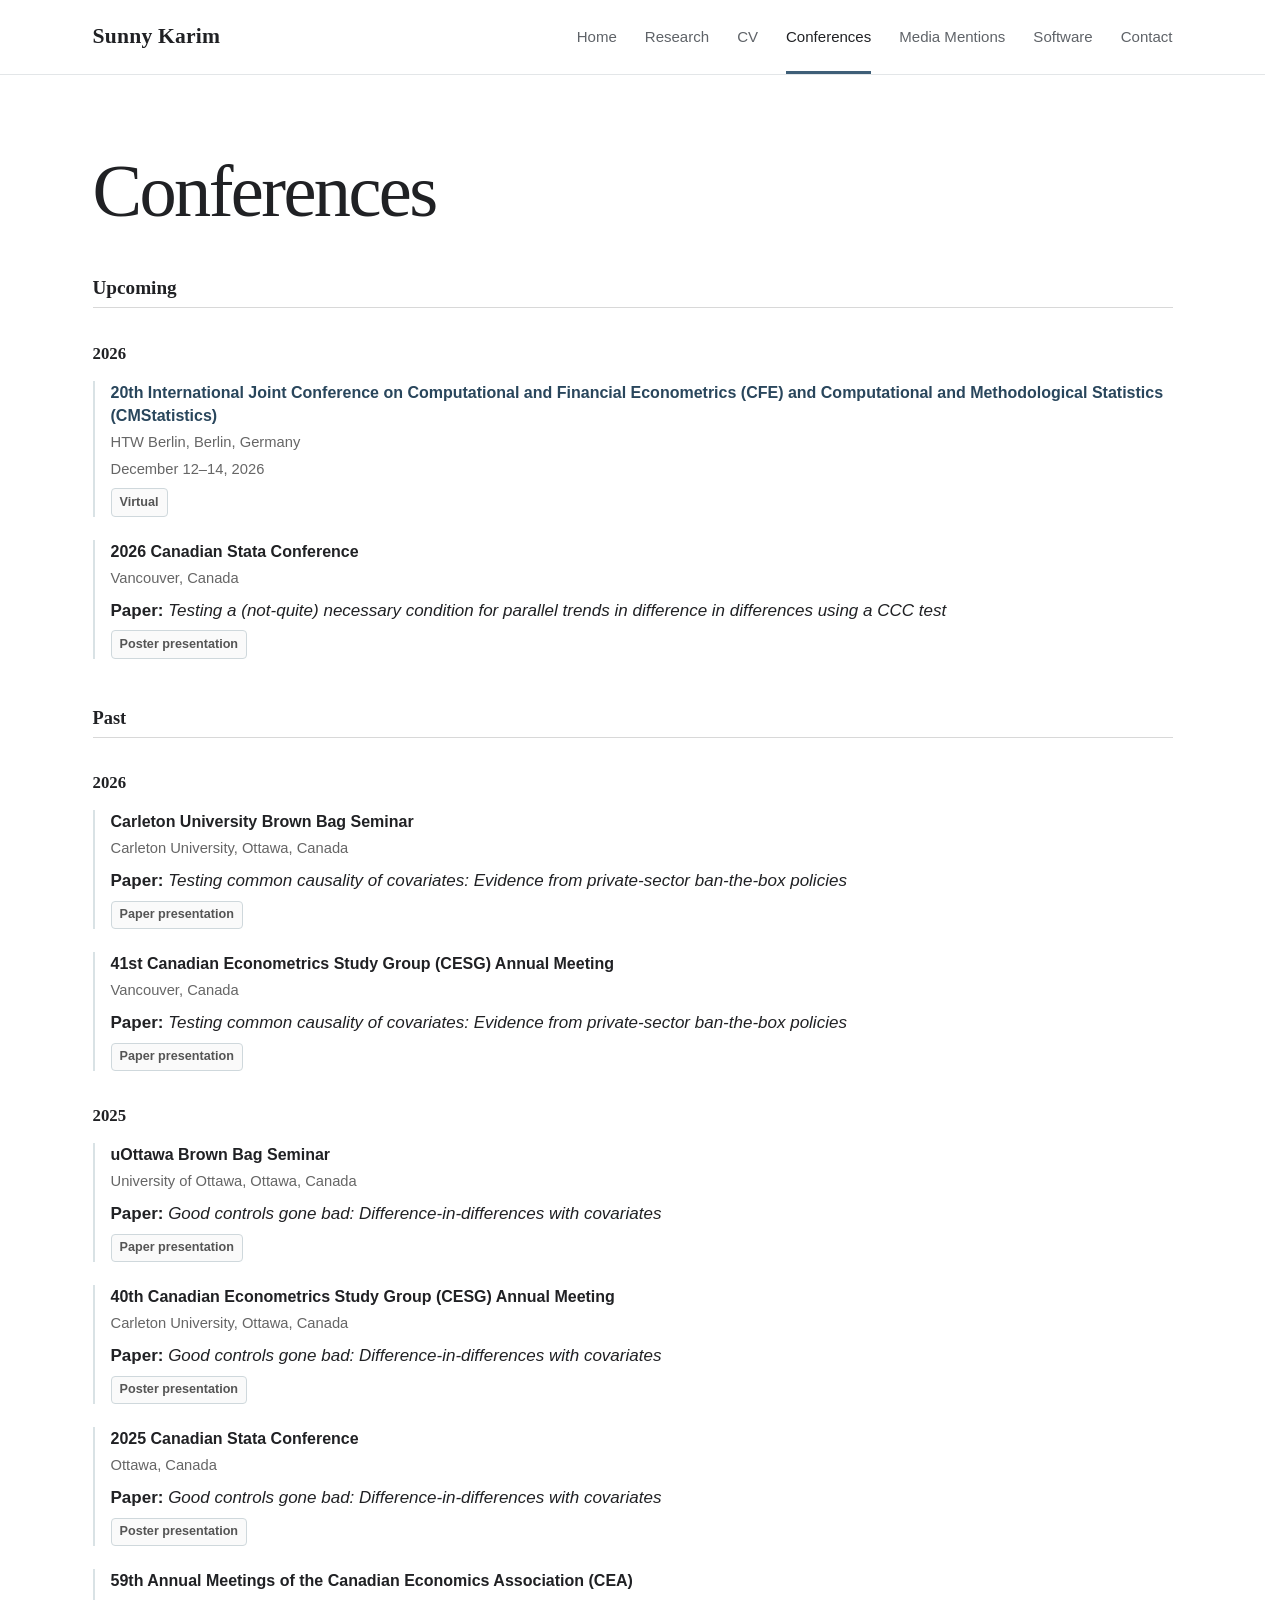
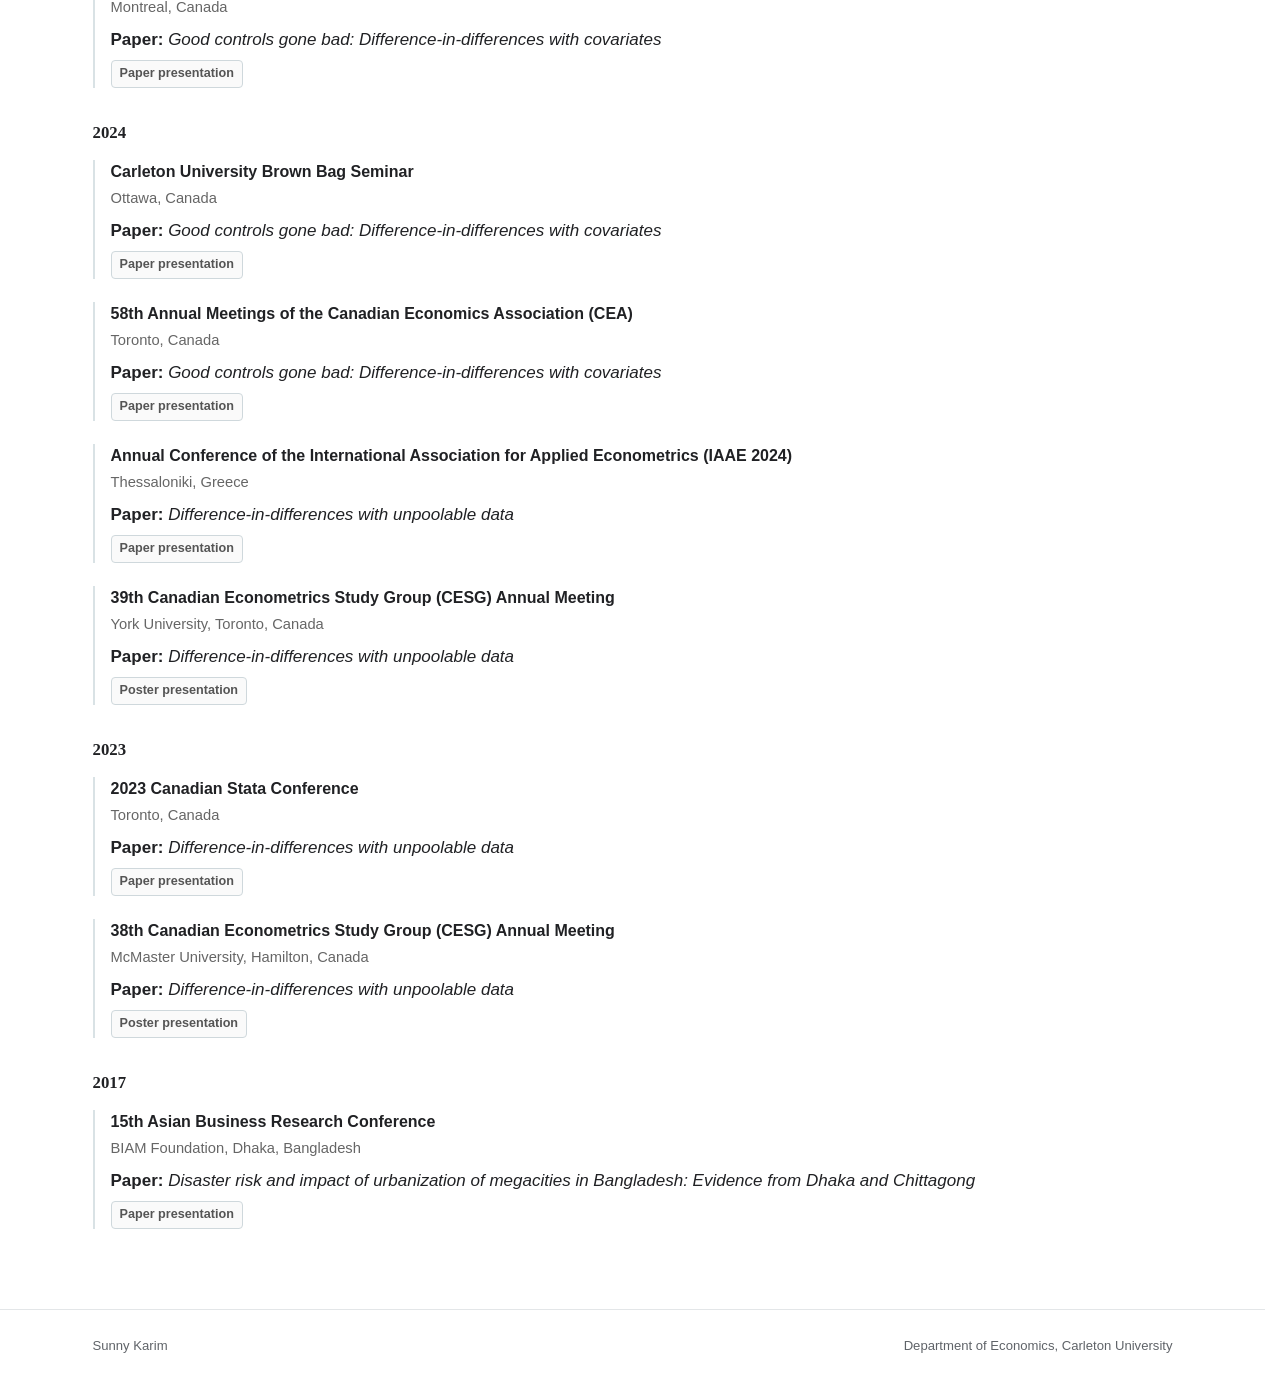
==== commit 513387cf: "Update conferences.html 20-10-2026 updated conference with CFE" ====
--- a/conferences.html
+++ b/conferences.html
@@ -245,6 +245,10 @@
           <p class="conference-location">
             December 12–14, 2026
           </p>
+          
+          <span class="presentation-type">
+            Virtual
+          </span>
 
         </article>
 
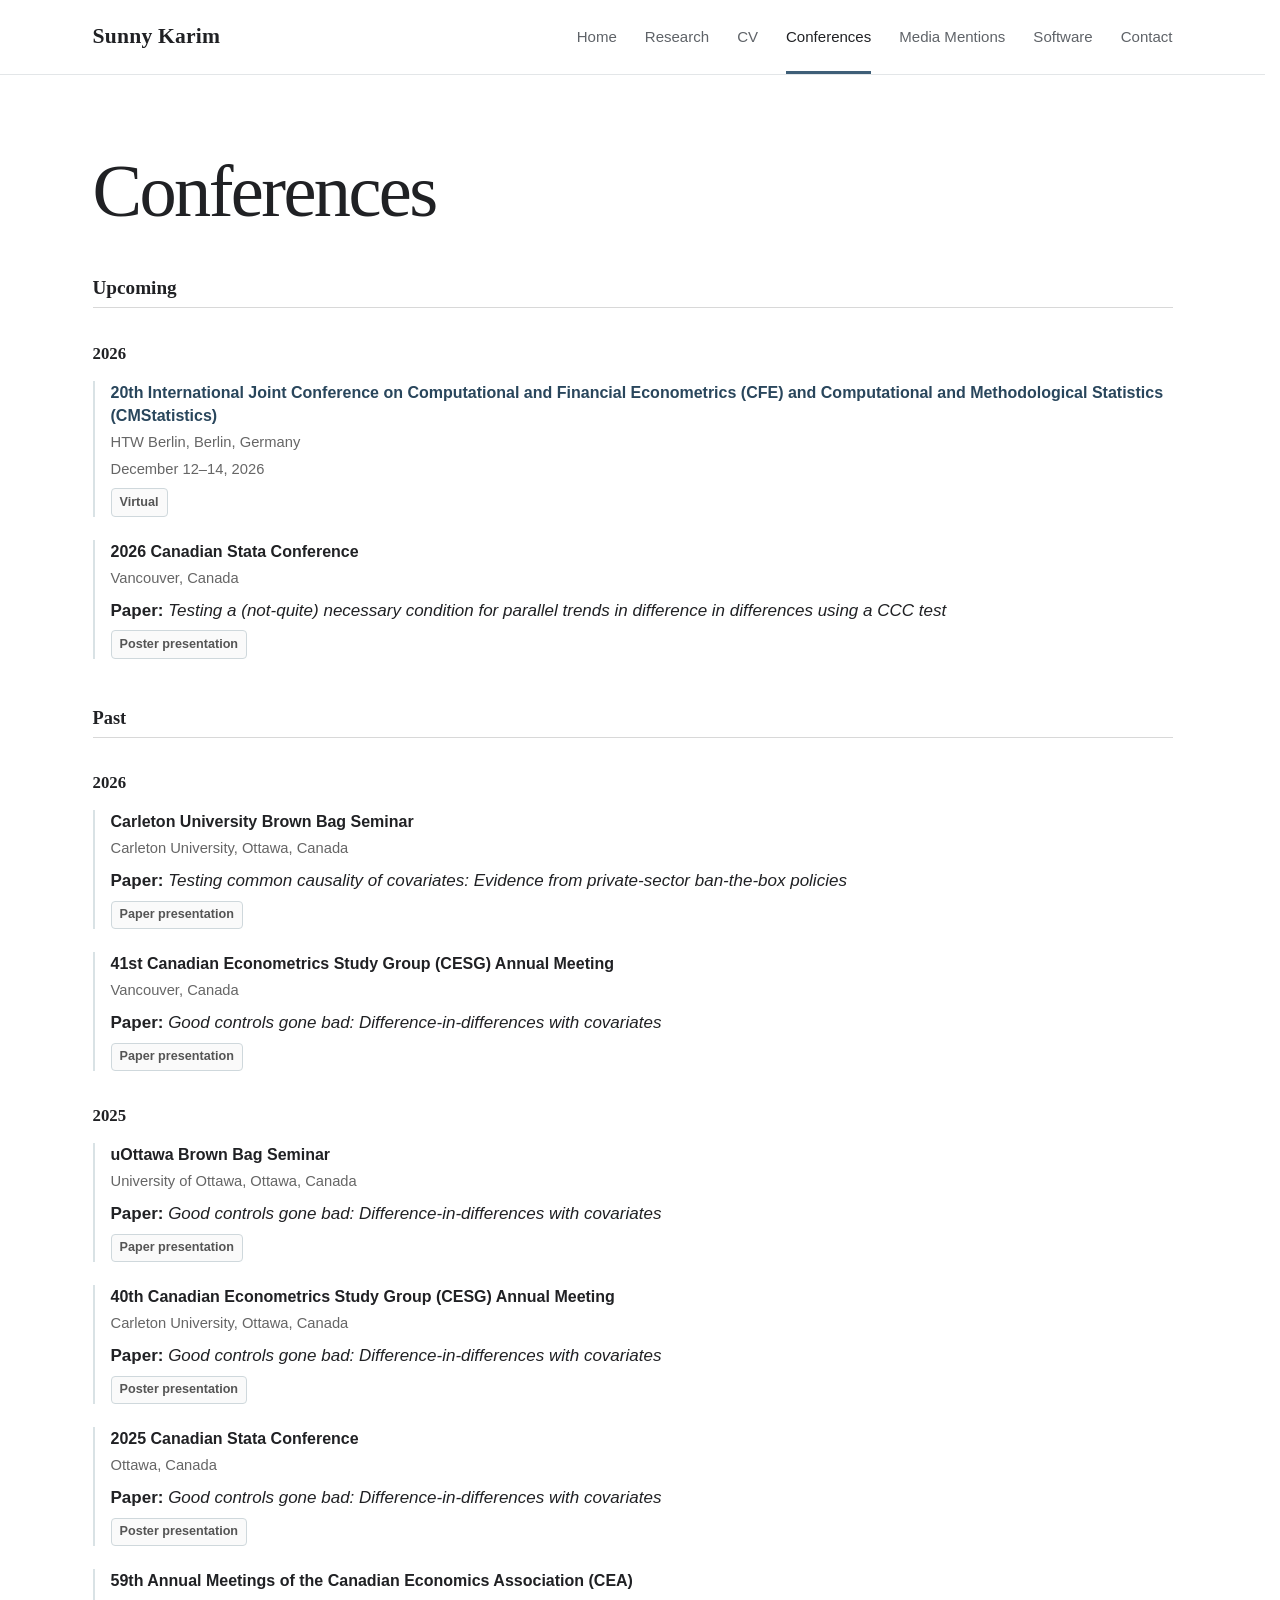
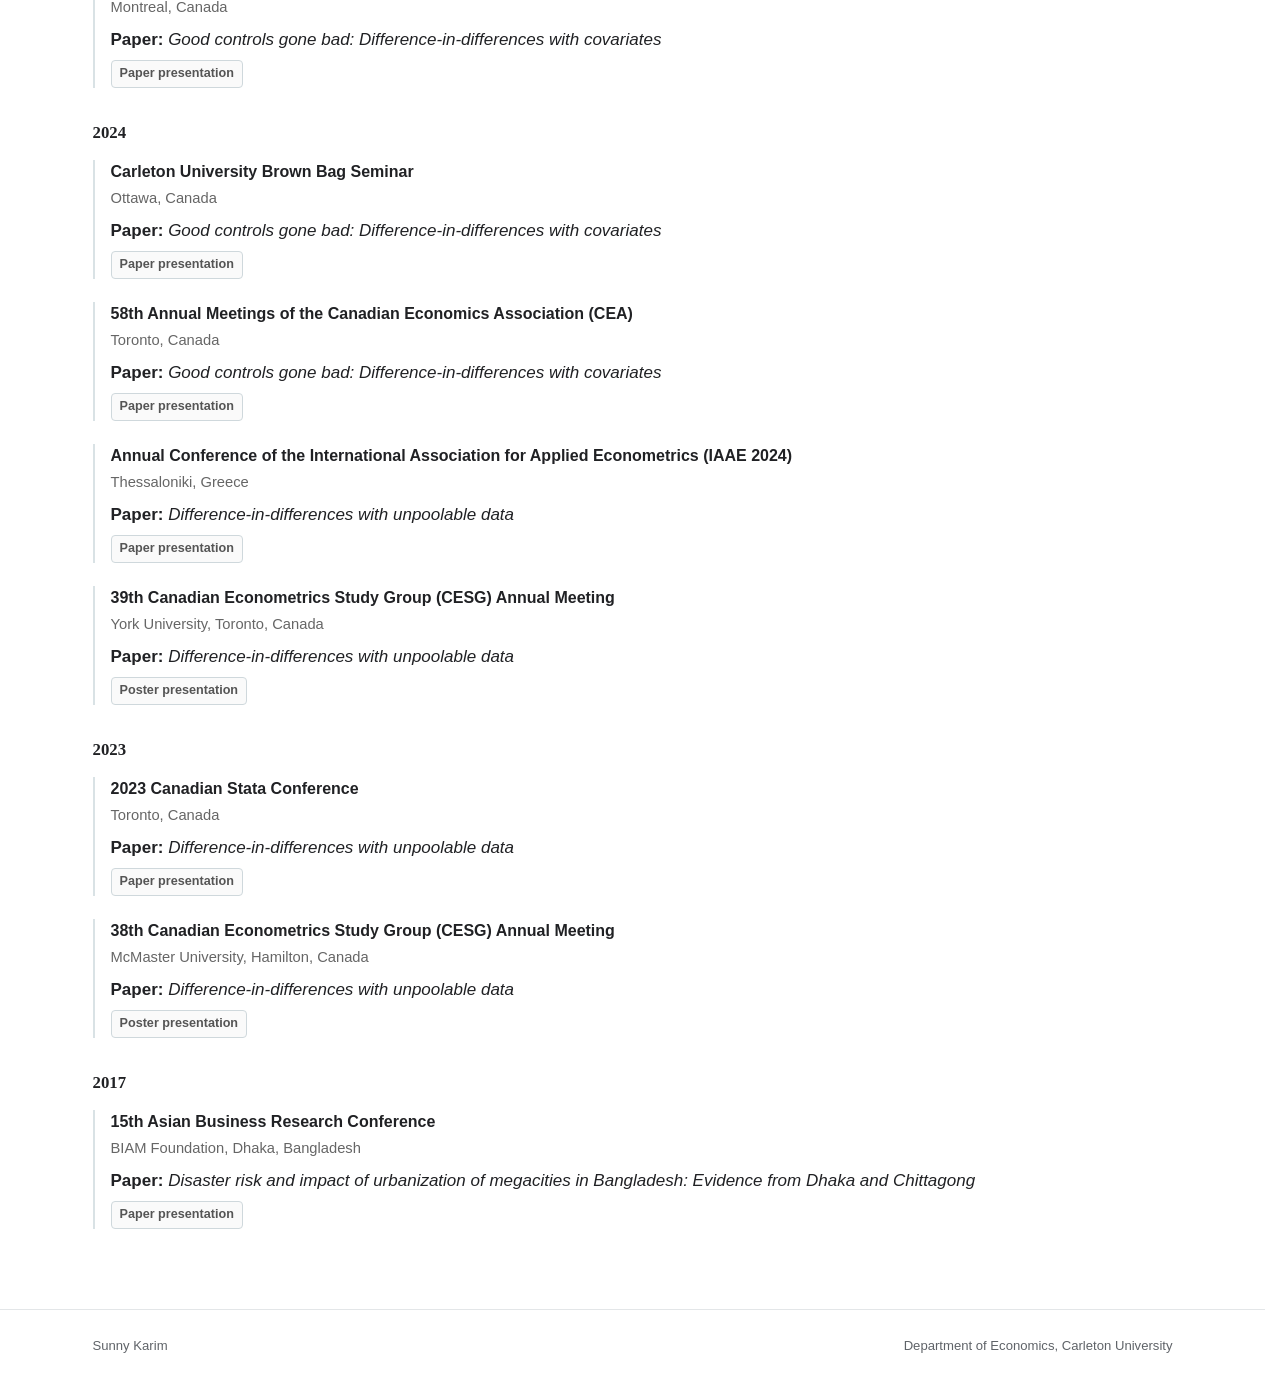
==== commit ea780009: "Update conferences.html Updated CESG presentation title" ====
--- a/conferences.html
+++ b/conferences.html
@@ -346,7 +346,7 @@
               Paper:
             </span>
             <span class="conference-paper-title">
-              Testing common causality of covariates: Evidence from private-sector ban-the-box policies
+              Good controls gone bad: Difference-in-differences with covariates
             </span>
           </p>
 
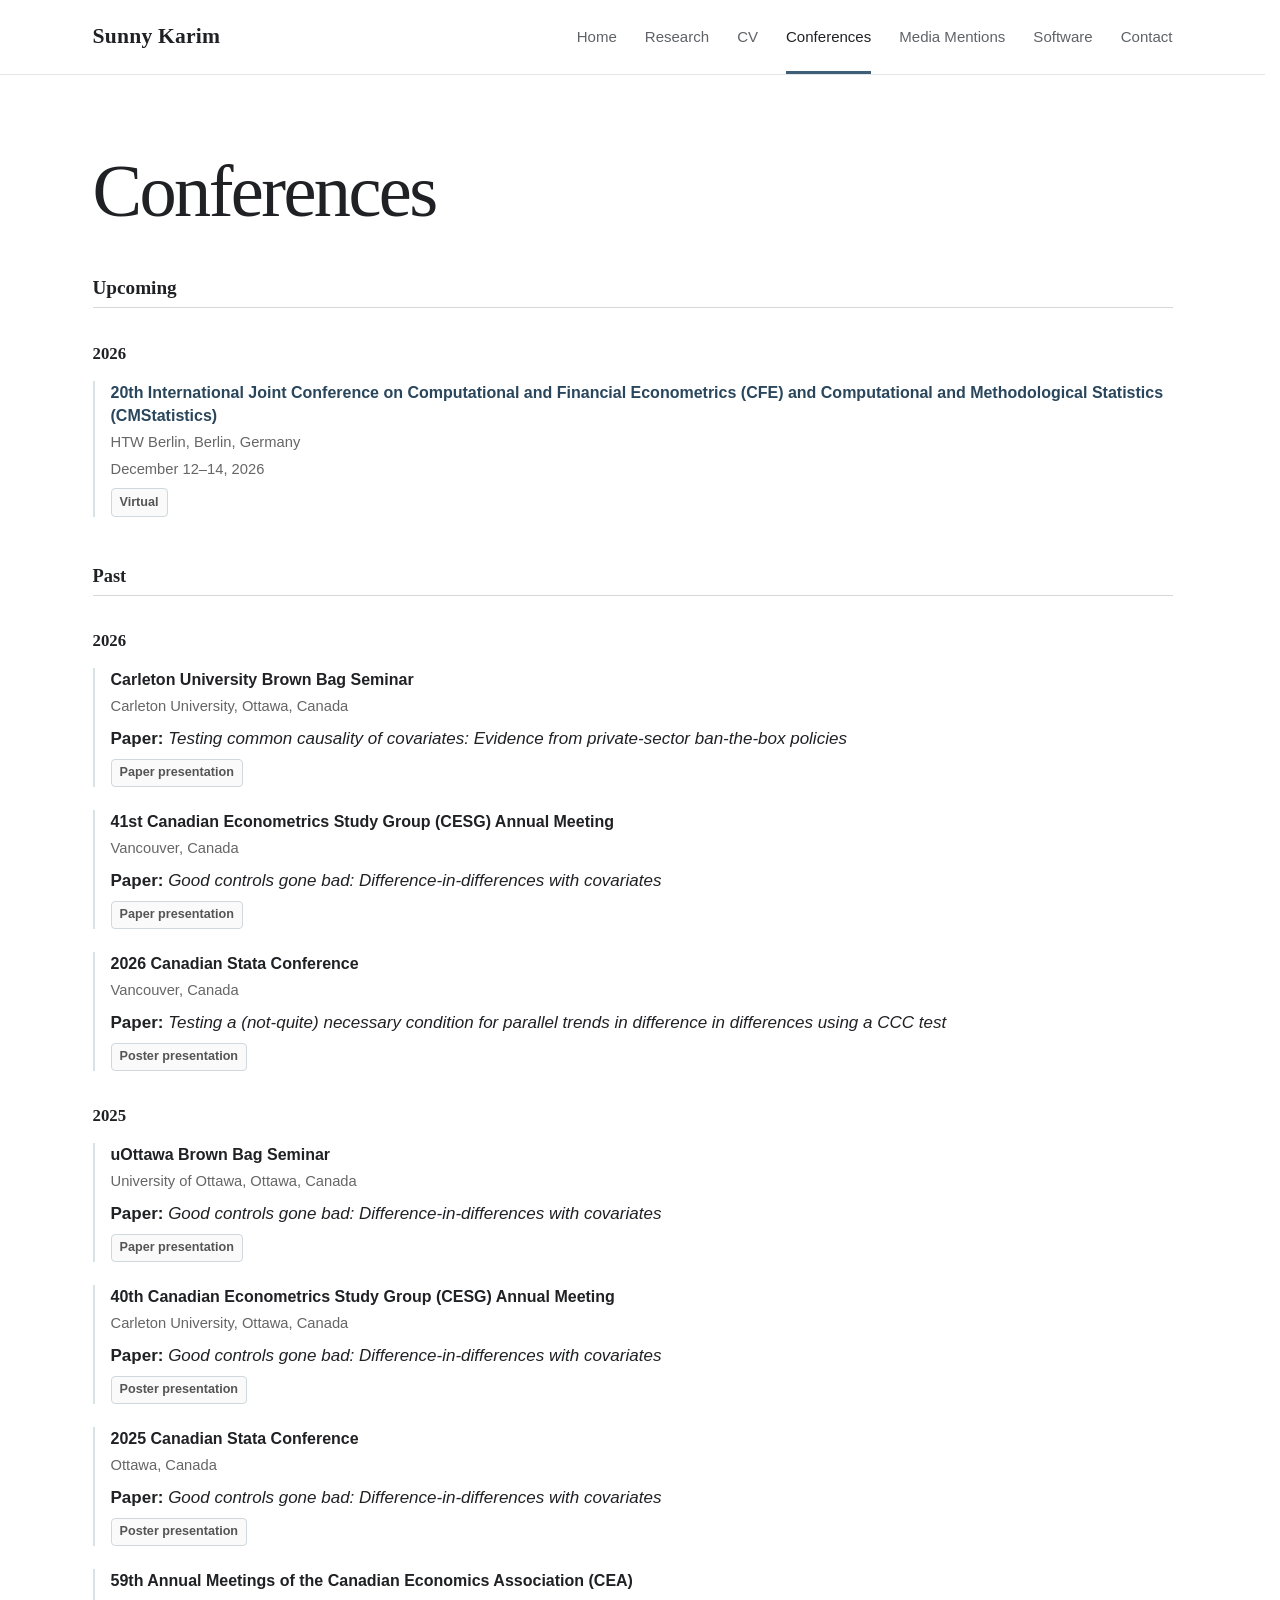
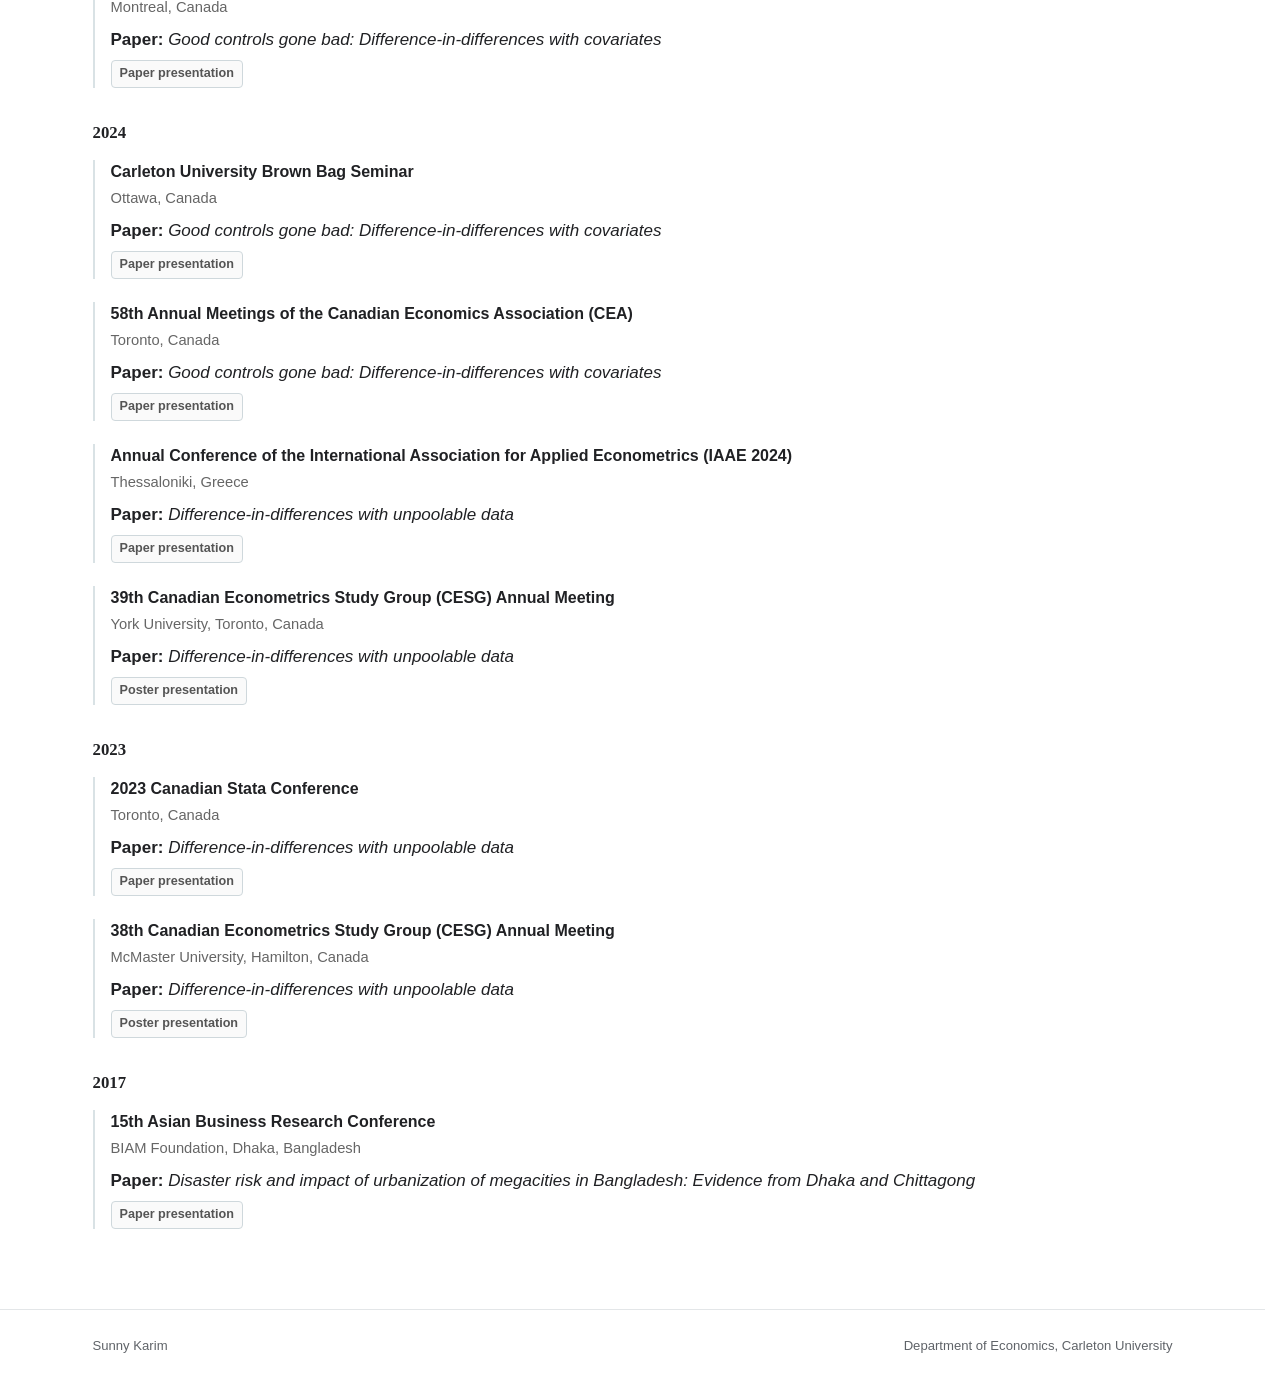
==== commit e5dc5436: "Move completed 2026 Canadian Stata Conference from upcoming to past" ====
--- a/conferences.html
+++ b/conferences.html
@@ -253,30 +253,7 @@
         </article>
 
 
-        <article class="conference-entry">
-
-          <p class="conference-name">
-            2026 Canadian Stata Conference
-          </p>
-
-          <p class="conference-location">
-            Vancouver, Canada
-          </p>
-
-          <p class="conference-paper">
-            <span class="conference-paper-label">
-              Paper:
-            </span>
-            <span class="conference-paper-title">
-              Testing a (not-quite) necessary condition for parallel trends in difference in differences using a CCC test
-            </span>
-          </p>
-
-          <span class="presentation-type">
-            Poster presentation
-          </span>
-
-        </article>
+        
 
       </div>
 
@@ -356,7 +333,33 @@
 
         </article>
 
-      </div>
+      
+
+        <article class="conference-entry">
+
+          <p class="conference-name">
+            2026 Canadian Stata Conference
+          </p>
+
+          <p class="conference-location">
+            Vancouver, Canada
+          </p>
+
+          <p class="conference-paper">
+            <span class="conference-paper-label">
+              Paper:
+            </span>
+            <span class="conference-paper-title">
+              Testing a (not-quite) necessary condition for parallel trends in difference in differences using a CCC test
+            </span>
+          </p>
+
+          <span class="presentation-type">
+            Poster presentation
+          </span>
+
+        </article>
+</div>
 
 
       <!-- =================================================
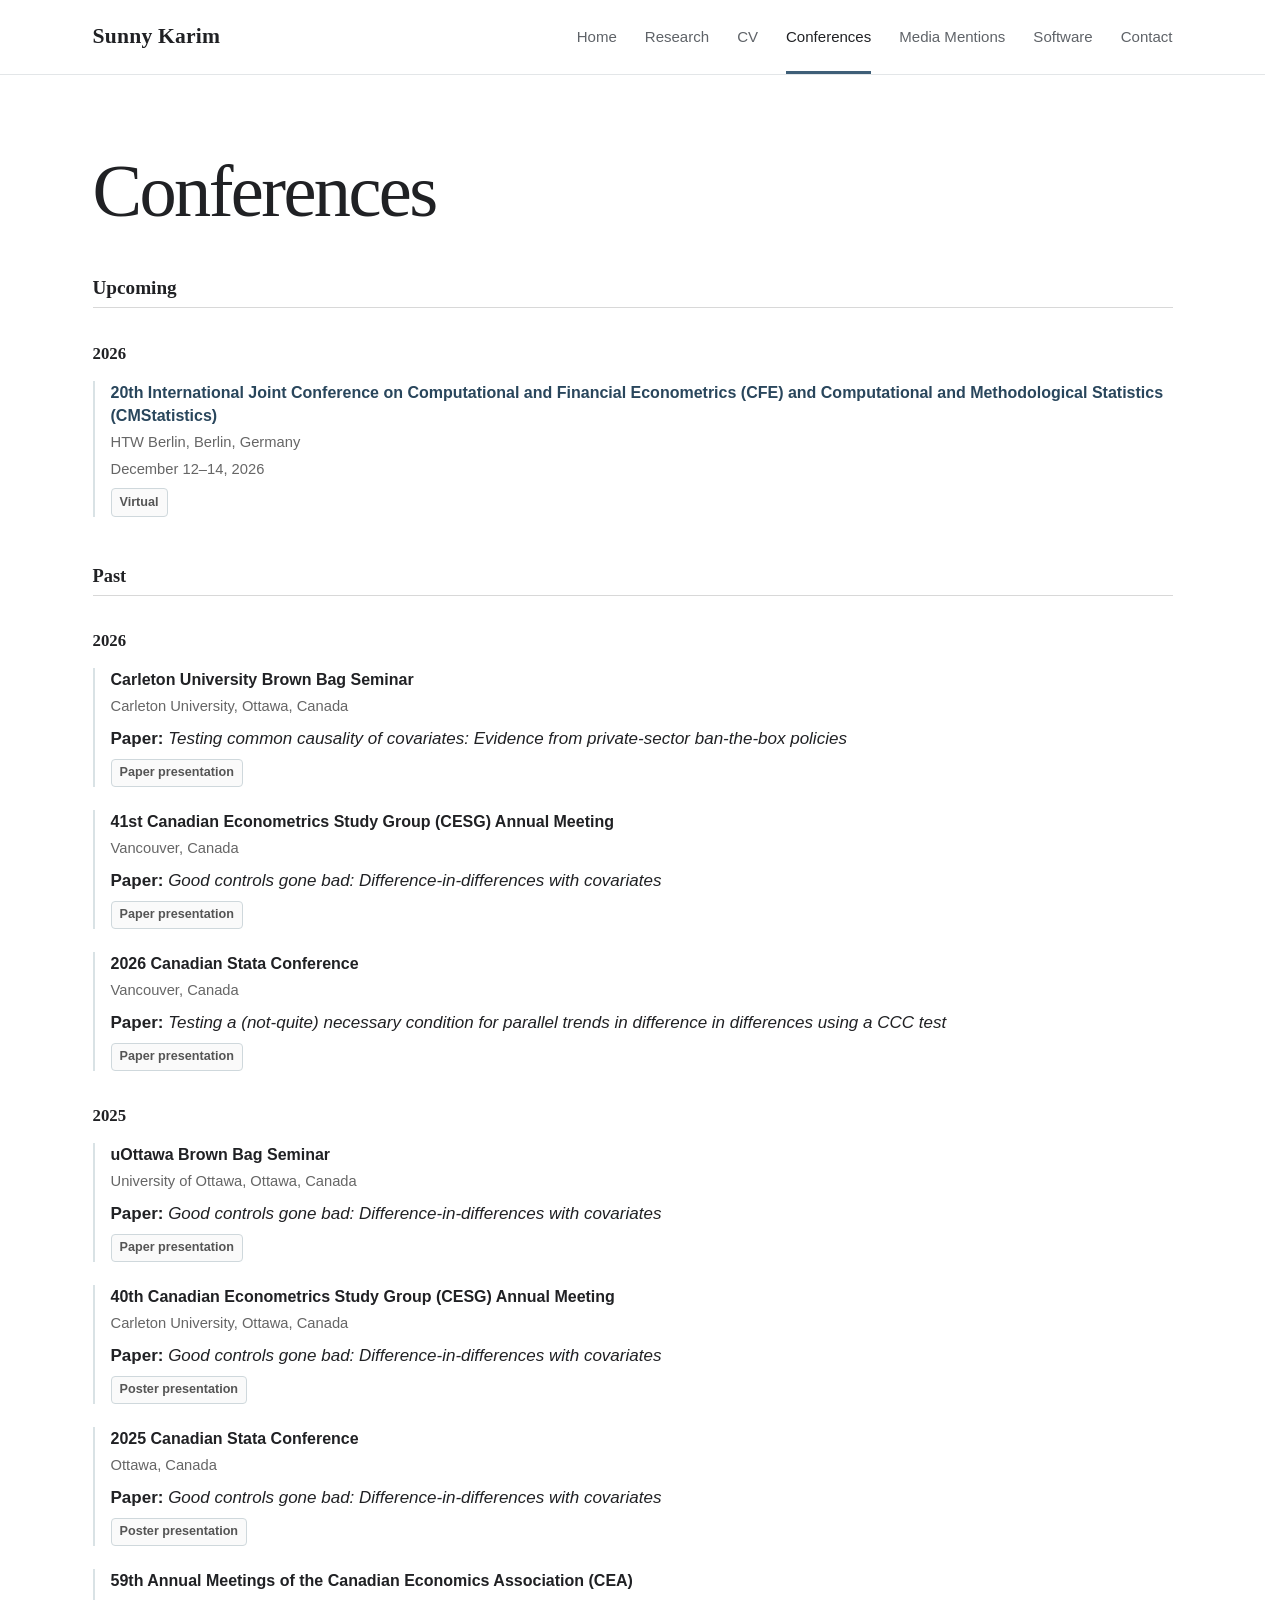
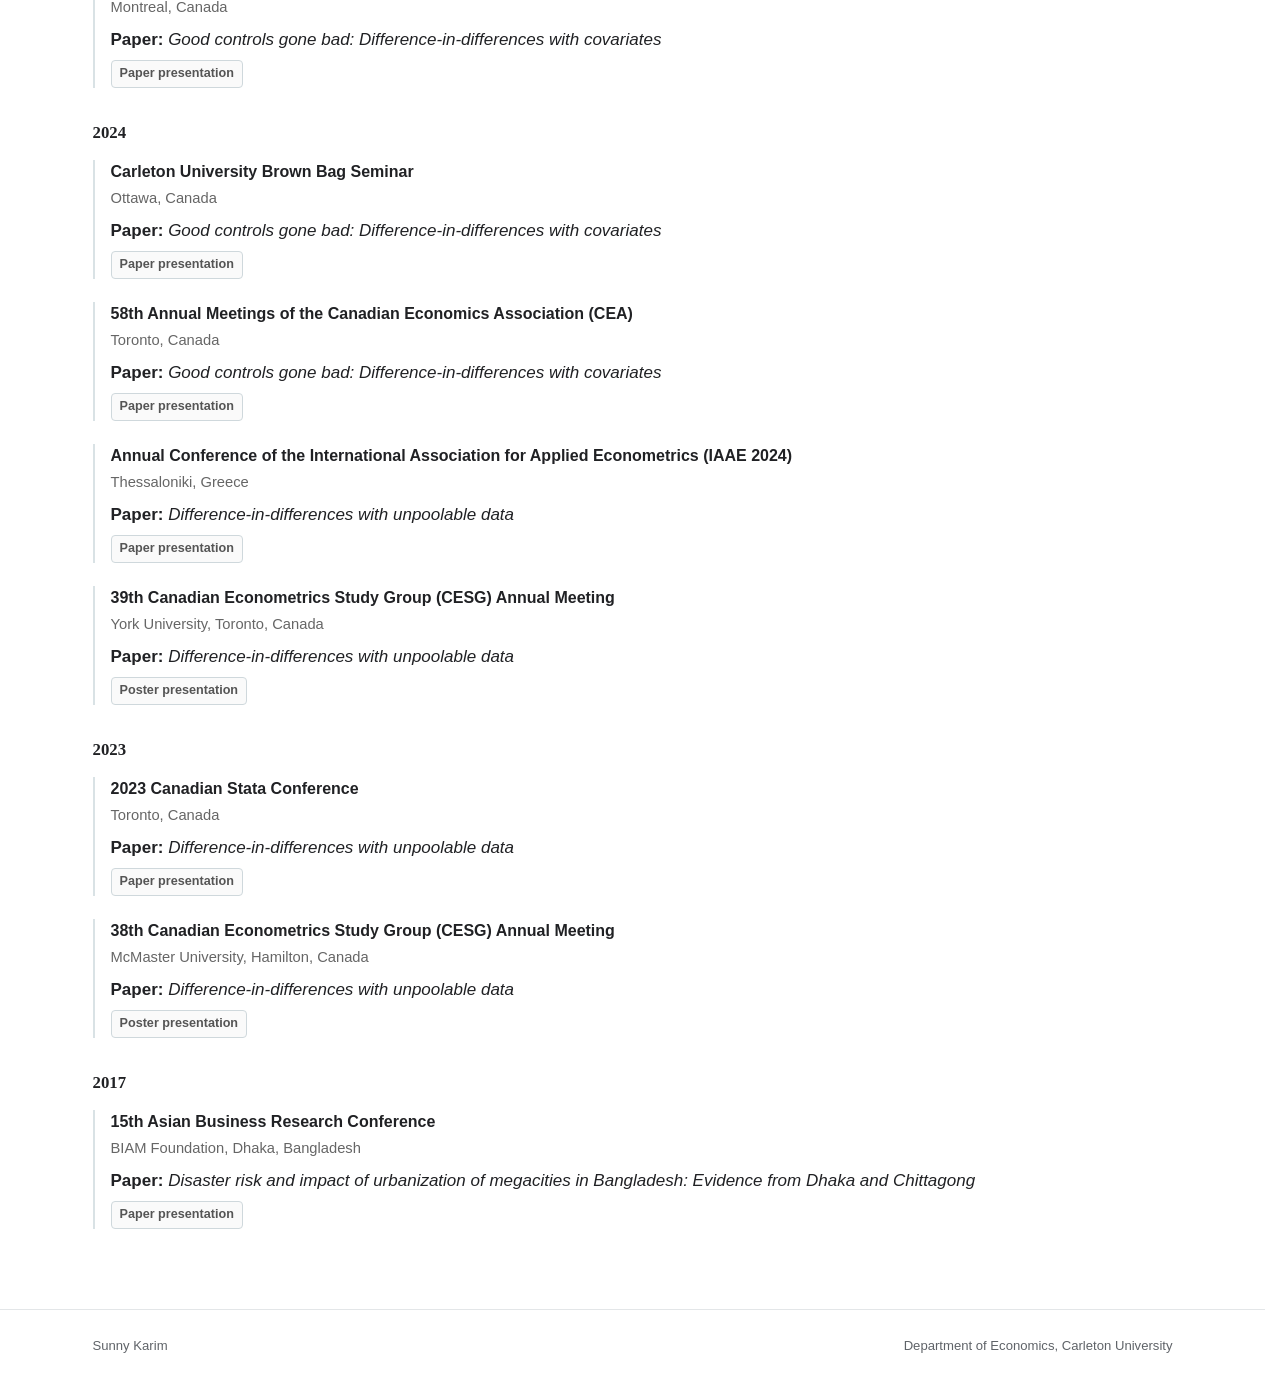
==== commit e044080e: "Correct 2026 Stata Conference entry to paper presentation per official program" ====
--- a/conferences.html
+++ b/conferences.html
@@ -355,7 +355,7 @@
           </p>
 
           <span class="presentation-type">
-            Poster presentation
+            Paper presentation
           </span>
 
         </article>
